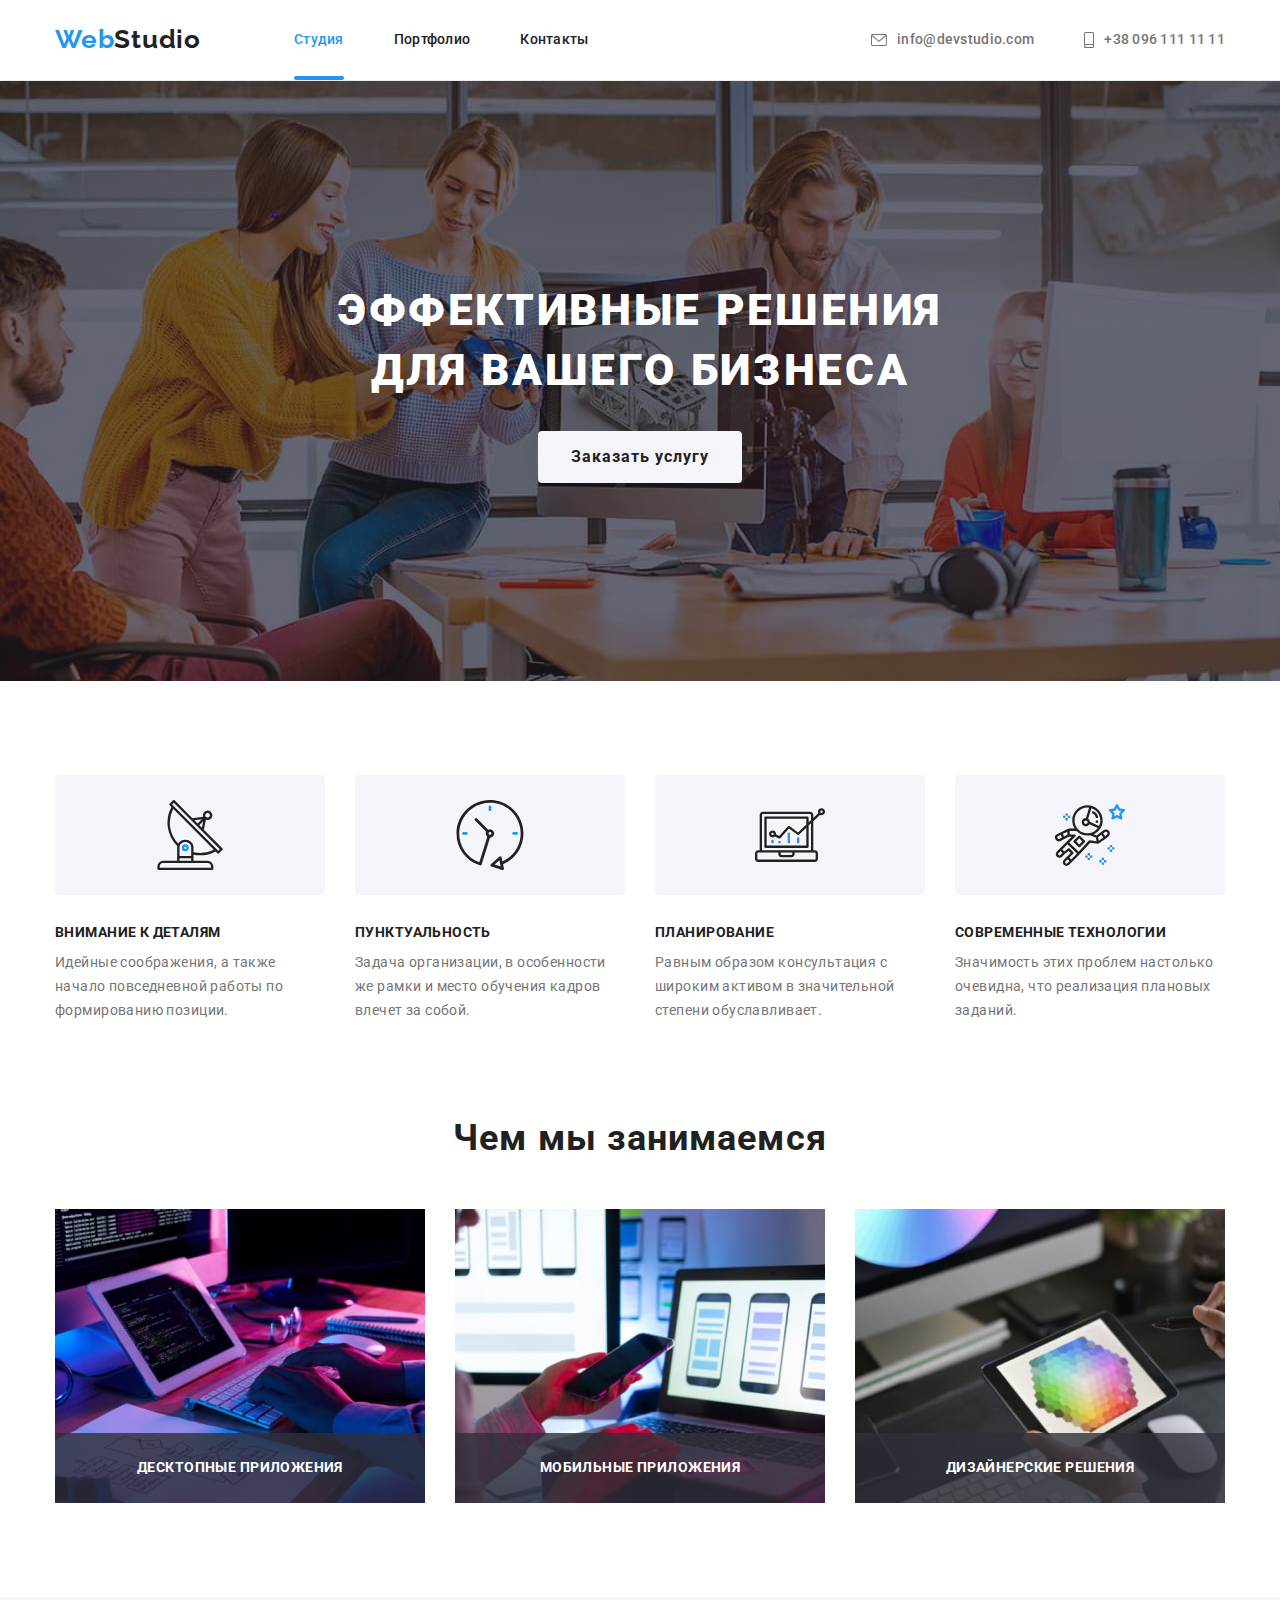
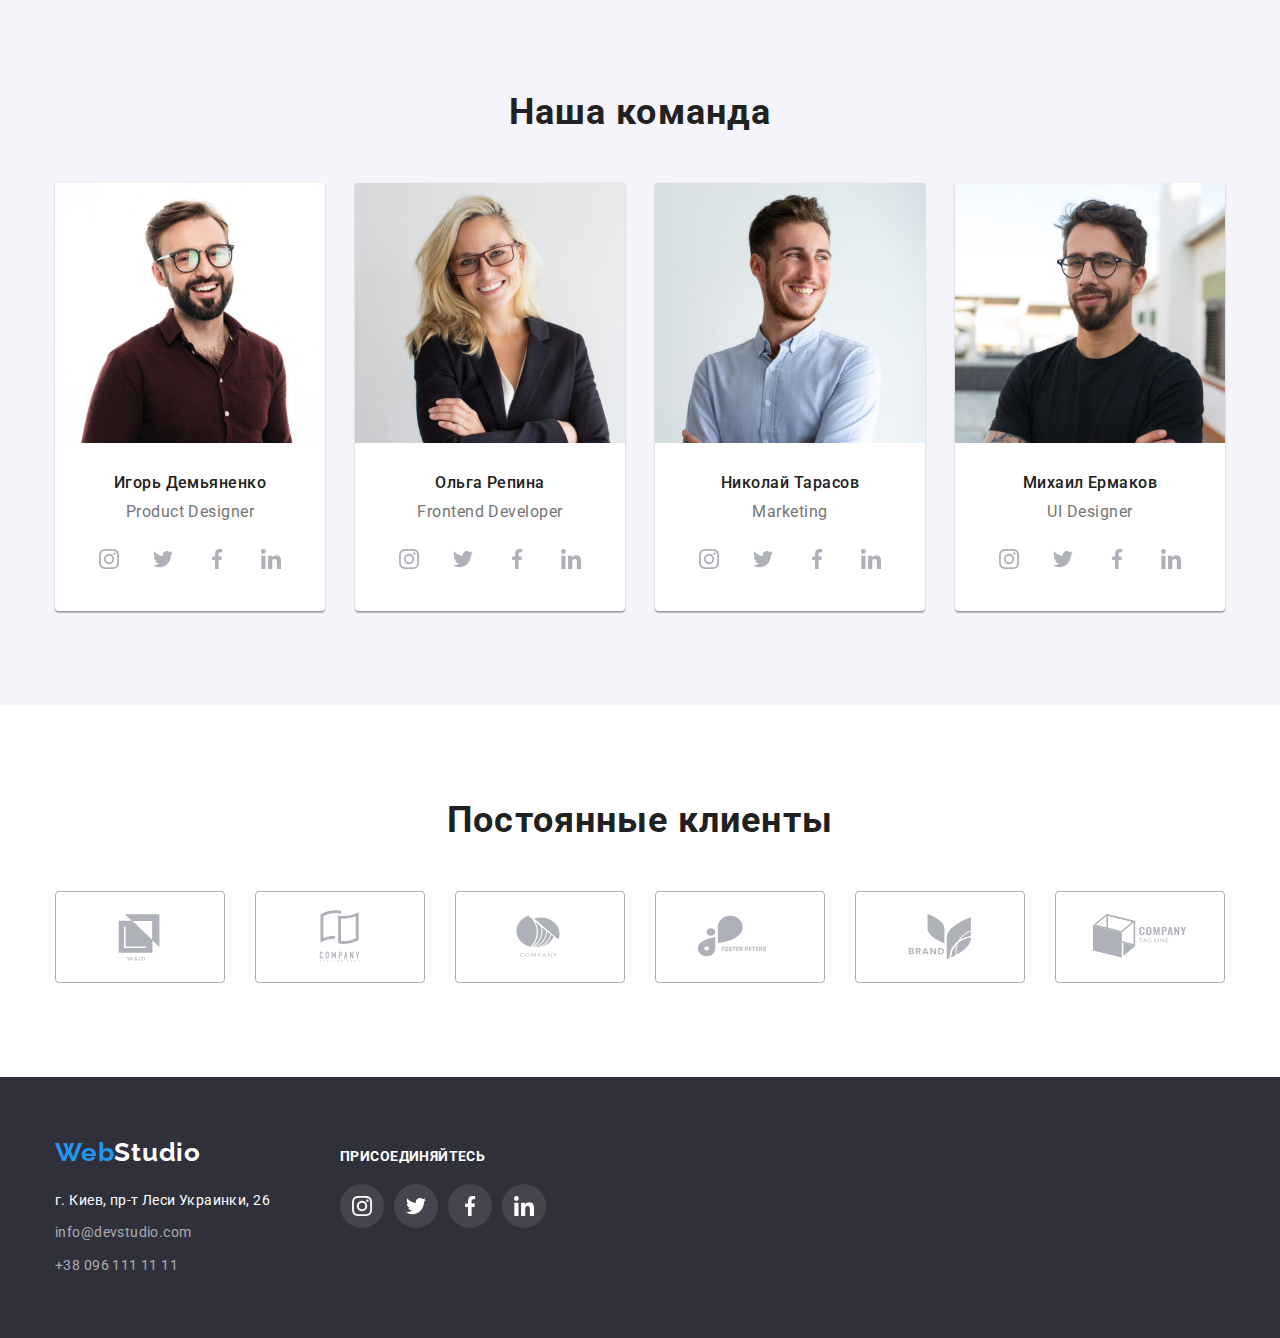
==== index.html @ 93ceb318 "Додав файли з дз5" ====
<!DOCTYPE html>
<html lang="ru">
<head>
  <meta charset="UTF-8">
  <meta http-equiv="X-UA-Compatible" content="IE=edge">
  <meta name="viewport" content="width=device-width, initial-scale=1.0">
  <title>Web Studio</title>
  <link rel="preconnect" href="https://fonts.googleapis.com">
  <link rel="preconnect" href="https://fonts.gstatic.com" crossorigin>
  <link href="https://fonts.googleapis.com/css2?family=Raleway:wght@700&family=Roboto:wght@400;500;700;900&display=swap" 
  rel="stylesheet">
  <link rel="stylesheet" href="https://cdnjs.cloudflare.com/ajax/libs/modern-normalize/1.1.0/modern-normalize.min.css">
  <link rel="stylesheet" href="./css/styles.css">
</head>
<body>
  <!-- Шапка профиля -->
  <header class="header"> 
   <div class="container main-nav">
    <nav class="header-nav">
      <a class="logo" href="/" lang="en"> <span class="logo-first">Web</span>Studio</a>
      <ul class="header-list list">
        <li class="header-item"><a href="./index.html" class="header-link curent">Студия</a></li>
        <li class="header-item"><a href="./portfolio.html" class="header-link">Портфолио</a></li>
        <li class="header-item"><a href="" class="header-link">Контакты</a></li>
      </ul>
    </nav>
    <ul class="header-contacts list">
      <li class="header-contacts-item">
        <a href="mailto:info@devstudio.com" class="contact-link icon-mail">
        <svg class="header-icon" width="16px" height="12px">
          <use href="./imges/icon.svg#icon-envelope"></use>
        </svg> info@devstudio.com</a></li>
      <li class="header-contacts-item">
        <a href="tel:+380961111111" class="contact-link icon-tel">
        <svg class="header-icon" width="10px" height="16px">
        <use href="./imges/icon.svg#icon-smartphone"></use>
      </svg> +38 096 111 11 11</a></li>
  </ul>
   </div>
   </header>
  <main>
    <!-- Герой -->
    <section class="hero">
      <div class="container">
        <h1 class="hero-title">Эффективные решения <br> для вашего бизнеса </h1>
        <button type="button" class="hero-btn" data-modal-open>Заказать услугу</button>
      </div>
      <div class="hero-backdrop is-hidden" data-modal>
        <div class="hero-modal">
           
              <button aria-label="Close" class="hero-btn-close"  data-modal-close>
               <svg class="icon-close"> 
                <use href="./imges/icon.svg#icon-close "></use>
               </svg></button>
           
        </div>
      </div>

    </section>
  <!-- Особенности -->
  <section class="hang section">
    <div class="container">
      <h2 class="hang-title" hidden>Особенности</h2>
      <ul class="hang-list list">
        <li class="hang-item">
          <div class="hang-thumb">
            <svg class="hang-icon">
              <use href="./imges/icon.svg#icon-antenna"></use>
            </svg>
          </div>
          <h3 class="hang-subtitle">Внимание к деталям</h3>
          <p class="hang-text">
            Идейные соображения, а также начало повседневной работы по формированию позиции.
          </p>
        </li>
        <li class="hang-item">
          <div class="hang-thumb">
            <svg class="hang-icon">
              <use href="./imges/icon.svg#icon-clock"></use>
            </svg>
          </div>
          <h3 class="hang-subtitle">Пунктуальность</h3>
          <p class="hang-text">
            Задача организации, в особенности же рамки и место обучения кадров влечет за собой.
          </p>
        </li>
        <li class="hang-item">
          <div class="hang-thumb">
            <svg class="hang-icon" >
              <use href="./imges/icon.svg#icon-diagram"></use>
            </svg>
          </div>
          <h3 class="hang-subtitle">Планирование</h3>
          <p class="hang-text">
            Равным образом консультация с широким активом в значительной степени обуславливает.
          </p>
        </li>
        <li class="hang-item">
          <div class="hang-thumb">
            <svg class="hang-icon" >
              <use href="./imges/icon.svg#icon-astronaut"></use>
            </svg>
          </div>
          <h3 class="hang-subtitle">Современные технологии</h3>
          <p class="hang-text">
            Значимость этих проблем настолько очевидна, что реализация плановых заданий.
          </p>
        </li>
      </ul>
    </div>
  </section>
  <!-- Чем мы занимаемся -->
  <section class="about section">
    <div class="container">
      <h2 class="about-title">Чем мы занимаемся</h2>
      <ul class="about-list list">
        <li class="about-item">
          <img src="./imges/img01.jpg" alt="Создание сайтов" width="370" height="294" >
          <div class="about-text-box">
            <p class="about-text">Десктопные приложения</p>
          </div>
        </li>
        <li class="about-item">
          <img src="./imges/img02.jpg" alt="Адаптация под мобильные устройства" width="370" height="294">
          <div class="about-text-box">
            <p class="about-text">Мобильные приложения</p>
          </div>
        </li>
        <li class="about-item">
          <img src="./imges/img03.jpg" alt="Выбор цветовой гаммы" width="370" height="294">
          <div class="about-text-box">
            <p class="about-text">Дизайнерские решения</p>
          </div>          
        </li>
      </ul>
    </div>
  </section>
  <!-- Наша команда -->
  <section class="team section">
    <div class="container">
      <h2 class="team-title">Наша команда</h2>
      <ul class="team-list list">
        <li class="team-item">
          <img src="./imges/img04.jpg" alt="фото Игорь Демьяненко" width="270" height="260">
          <div class="team-container-title">
            <h3 class="team-after-title">Игорь Демьяненко</h3>
            <p lang="en" class="team-text">Product Designer</p>
            <ul class="team-social-list list">
              <li class="team-social-item">
                <a href="" class="team-social-link">
                  <svg class="team-social-icon" >
                    <use href="./imges/icon.svg#icon-instagram"></use>
                  </svg>
                </a>
              </li>
              <li class="team-social-item">
                <a href="" class="team-social-link">
                  <svg class="team-social-icon">
                    <use href="./imges/icon.svg#icon-twitter"></use>
                  </svg>
                </a>
              </li>
              <li class="team-social-item">
                <a href="" class="team-social-link">
                  <svg class="team-social-icon">
                    <use href="./imges/icon.svg#icon-facebook"></use>
                  </svg>
                </a>
              </li>
              <li class="team-social-item">
                <a href="" class="team-social-link">
                  <svg class="team-social-icon">
                    <use href="./imges/icon.svg#icon-linkedin"></use>
                  </svg>
                </a>
              </li>
            </ul>
          </div>
        </li>
        <li class="team-item">
          <img src="./imges/img05.jpg" alt="фото Ольга Репина" width="270" height="260">
          <div class="team-container-title">
            <h3 class="team-after-title">Ольга Репина</h3>
            <p lang="en" class="team-text">Frontend Developer</p>
            <ul class="team-social-list list">
              <li class="team-social-item">
                <a href="" class="team-social-link">
                  <svg class="team-social-icon" >
                    <use href="./imges/icon.svg#icon-instagram"></use>
                  </svg>
                </a>
              </li>
              <li class="team-social-item">
                <a href="" class="team-social-link">
                  <svg class="team-social-icon">
                    <use href="./imges/icon.svg#icon-twitter"></use>
                  </svg>
                </a>
              </li>
              <li class="team-social-item">
                <a href="" class="team-social-link">
                  <svg class="team-social-icon">
                    <use href="./imges/icon.svg#icon-facebook"></use>
                  </svg>
                </a>
              </li>
              <li class="team-social-item">
                <a href="" class="team-social-link">
                  <svg class="team-social-icon">
                    <use href="./imges/icon.svg#icon-linkedin"></use>
                  </svg>
                </a>
              </li>
            </ul>
          </div>
        </li>
        <li class="team-item">
          <img src="./imges/img06.jpg" alt="фото Николай Тарасов" width="270" height="260">
          <div class="team-container-title">
            <h3 class="team-after-title">Николай Тарасов</h3>
            <p lang="en" class="team-text">Marketing</p>
            <ul class="team-social-list list">
              <li class="team-social-item">
                <a href="" class="team-social-link">
                  <svg class="team-social-icon" >
                    <use href="./imges/icon.svg#icon-instagram"></use>
                  </svg>
                </a>
              </li>
              <li class="team-social-item">
                <a href="" class="team-social-link">
                  <svg class="team-social-icon">
                    <use href="./imges/icon.svg#icon-twitter"></use>
                  </svg>
                </a>
              </li>
              <li class="team-social-item">
                <a href="" class="team-social-link">
                  <svg class="team-social-icon">
                    <use href="./imges/icon.svg#icon-facebook"></use>
                  </svg>
                </a>
              </li>
              <li class="team-social-item">
                <a href="" class="team-social-link">
                  <svg class="team-social-icon">
                    <use href="./imges/icon.svg#icon-linkedin"></use>
                  </svg>
                </a>
              </li>
            </ul> 
          </div>         
        </li>
         <li class="team-item">
          <img src="./imges/img07.jpg" alt="фото Михаил Ермаков" width="270" height="260">
          <div class="team-container-title">
            <h3 class="team-after-title">Михаил Ермаков</h3>
            <p lang="en" class="team-text">UI Designer</p>
            <ul class="team-social-list list">
              <li class="team-social-item">
                <a href="" class="team-social-link">
                  <svg class="team-social-icon" >
                    <use href="./imges/icon.svg#icon-instagram"></use>
                  </svg>
                </a>
              </li>
              <li class="team-social-item">
                <a href="" class="team-social-link">
                  <svg class="team-social-icon">
                    <use href="./imges/icon.svg#icon-twitter"></use>
                  </svg>
                </a>
              </li>
              <li class="team-social-item">
                <a href="" class="team-social-link">
                  <svg class="team-social-icon">
                    <use href="./imges/icon.svg#icon-facebook"></use>
                  </svg>
                </a>
              </li>
              <li class="team-social-item">
                <a href="" class="team-social-link">
                  <svg class="team-social-icon">
                    <use href="./imges/icon.svg#icon-linkedin"></use>
                  </svg>
                </a>
              </li>
            </ul> 
          </div>      
        </li>
      </ul>
    </div>
  </section>
  <section class="cliens section" >
  <div class="container">
    <h2 class="cliens-title">Постоянные клиенты</h2>
    <ul class="cliens-list list">
      <li class="cliens-item">
        <a href="" class="cliens-link">
          <svg class="cliens-icon">
            <use href="./imges/icon.svg#icon-Logo"></use>
          </svg>
        </a>
      </li>
      <li class="cliens-item">
        <a href="" class="cliens-link">
          <svg class="cliens-icon">
            <use href="./imges/icon.svg#icon-Logo-1"></use>
          </svg>
        </a>
      </li>
      <li class="cliens-item">
        <a href="" class="cliens-link">
          <svg class="cliens-icon">
            <use href="./imges/icon.svg#icon-Logo-2"></use>
          </svg>
        </a>
      </li>
      <li class="cliens-item">
        <a href="" class="cliens-link">
          <svg class="cliens-icon">
            <use href="./imges/icon.svg#icon-Logo-3"></use>
          </svg>
        </a>
      </li>
      <li class="cliens-item">
        <a href="" class="cliens-link">
          <svg class="cliens-icon">
            <use href="./imges/icon.svg#icon-Logo-4"></use>
          </svg>
        </a>
      </li>
      <li class="cliens-item">
        <a href="" class="cliens-link">
          <svg class="cliens-icon">
            <use href="./imges/icon.svg#icon-Logo-5"></use>
          </svg>
        </a>
      </li>
    </ul>
  </div>
  </section>
  </main>
  <!-- Подвал -->
  <footer class="footer">
    <div class="container">
      <div >
        <a class="logo-footer" href="/" lang="en"><span class="logo-first">Web</span>Studio</a>
      <address class="footer-adress">
          <ul class="footer-list list">
              <li class="footer-item"><a href="https://goo.gl/maps/b5EeNN71cbGi42LY8" target="_blank" rel ="noopener noreferrer" class="footer-link-map">г. Киев, пр-т Леси Украинки, 26</a></li>
              <li class="footer-item"><a href="mailto:info@devstudio.com" class="footer-link">info@devstudio.com</a></li>
              <li class="footer-item"><a href="tel:+380961111111" class="footer-link">+38 096 111 11 11</a></li>
          </ul>
      </address>
      </div>
      <div class="wrapper">
            <h3 class="footer-title">присоединяйтесь</h3>
      <ul class="footer-social-list list">
        <li class="footer-social-item">
          <a href="" class="footer-social-link" aria-label="Instagram link">
            <svg class="footer-social-icon" >
              <use href="./imges/icon.svg#icon-instagram"></use>
            </svg>
          </a>
        </li>
        <li class="footer-social-item">
           <a href="" class="footer-social-link" aria-label="Twitter link">
            <svg class="footer-social-icon">
              <use href="./imges/icon.svg#icon-twitter"></use>
            </svg>
          </a>
        </li>
        <li class="footer-social-item">
          <a href="" class="footer-social-link" aria-label="Facebook link">
            <svg class="footer-social-icon">
              <use href="./imges/icon.svg#icon-facebook"></use>
            </svg>
          </a>
        </li>
        <li class="footer-social-item">
          <a href="" class="footer-social-link" aria-label="Linkedin link">
            <svg class="footer-social-icon">
              <use href="./imges/icon.svg#icon-linkedin"></use>
            </svg>
          </a>
        </li>
      </ul>
      </div>
    </div>
  </footer>
  <script src="./js/model.js"></script>
</body>
</html>
---- css/styles.css ----
/* Color */
:root {
    --primare-text-color: #757575;
    --title-text-color: #212121;
    --accent-color: #2196F3;
    --primary-white-color: #FFFFFF;
    --background-first: #FFFFFF;
    --background-second: #2F303A;
    --background-third: #F5F4FA;
    --color-icon: #AFB1B8;
    --kubik-rubik: cubic-bezier(0.4, 0, 0.2, 1);
    }
    
body{
    font-family: Roboto, sans-serif;
    background-color: var(--background-first);
    color: var(--primare-text-color);
}
/* без точек */
.list {
    padding: 0;
    margin: 0;
    list-style: none;

}
/* без подчеркиваний */
a {
    text-decoration: none;
}


img {
    display: block;
    max-width: 100%; 
    height: auto;
}
/* Единый клас section */
.section {
    padding-bottom: 94px;
    padding-top: 94px;
}

.section.hang {
    padding-bottom: 0;
}

/* Интерактивные елементы лого */
.logo,
.logo-footer {
    display: block;

    color: var(--title-text-color);
    font-family: 'Raleway';
    font-weight: 700;
    font-size: 26px;
    line-height: 1.2;
    letter-spacing: 0.03em;
}
.logo {
    padding-top: 24px;
    padding-bottom: 25px; 
}

.logo-footer {
    color: var(--primary-white-color);
    margin-bottom: 20px;
}

.logo-first {
    color: var(--accent-color);
}

/* Интерактивные елементы ссылки */

.header-link:hover,
.header-link:focus,
.contact-link:hover,
.contact-link:focus {
    color: var(--accent-color);
}

.header-link {
    color: var(--title-text-color);
    transition: color 250ms var(--kubik-rubik);
}

.contact-link {
    color: var(--primare-text-color);
    transition: color 250ms var(--kubik-rubik);
}

.header-link,
.contact-link {
    font-weight: 500;
    font-size: 14px;
    line-height: 1.14;
    letter-spacing: 0.02em;
}

.header-list .header-link.curent {
    color: var(--accent-color);  
}


/* Интерактивные елементы кнопки*/
.hero-btn,
.portfolio-btn {
    color: var(--title-text-color);
    background-color: #F5F4FA;
    cursor: pointer;
    border-radius: 4px;
    display: inline-block;
    text-align: center;
    border: 1px solid transparent;
    transition: color 250ms var(--kubik-rubik),
    background-color 250ms var(--kubik-rubik),
    box-shadow 250ms var(--kubik-rubik);
}
 
.hero-btn:hover,
.hero-btn:focus,
.portfolio-btn:hover,
.portfolio-btn:focus {
    color: var(--primary-white-color);
    background-color: #2196F3;
    box-shadow: 
    0px 3px 1px rgba(0, 0, 0, 0.1), 
    0px 1px 2px rgba(0, 0, 0, 0.08), 
    0px 2px 2px rgba(0, 0, 0, 0.12);
}

.hero-btn {
    font-weight: 700;
    font-size: 16px;
    line-height: 1.88;
    letter-spacing: 0.06em;
    font-family: inherit;
    padding: 10px 32px;
    position: relative;

    display: flex;
    margin-right: auto;
    margin-left: auto;
    
}

.portfolio-btn {
    font-weight: 500;
    font-size: 16px;
    line-height: 1.62;
    letter-spacing: 0.03em;
    font-family: inherit; 
    padding: 6px 22px;
    min-width: 73px;
}

/* Container */
.container {
    margin-left: auto;
    margin-right: auto;
    width: 1200px;
    padding-left: 15px;
    padding-right: 15px;
}

/*Шапка профиля */

.header {
    border-bottom: 1px solid #ECECEC;
}

.main-nav {
    display: flex;
    align-items: center;
}

.header-nav {
    display: flex;
    align-items: center;
}

.header-list {
    display: flex;
    margin-left: 93px;
}

.header-item:not(:last-child) {
    margin-right: 50px;
}

.header-item {
    position: relative;
}

.curent::after {
    content: "";
    position:absolute;
    left: 0;
    bottom: 0;

    display: block;
    width: 100%;
    height: 4px;
    background-color: var(--accent-color);
    border-radius: 2px;
}

.header-link {
    display: block;
    padding-top: 32px;
    padding-bottom: 32px; 

}

.header-contacts {
    display: flex;
    margin-left: auto;

}

.header-icon {
    fill: currentColor;
    margin-right: 10px;
}

.header-icon:hover,
.header-icon:focus {
    fill: currentColor;
}

.contact-link {
    display: block;
    padding-top: 32px;
    padding-bottom: 32px; 
    display: flex;
    align-items: center;
    justify-content: center;
    fill: currentColor;
}

.header-contacts-item +.header-contacts-item {
margin-left: 50px;
}

/* Герой */


.hero-title {
    margin-top: 0;
    margin-bottom: 30px;
    color: var(--primary-white-color);
    font-weight: 900;
    font-size: 44px;
    line-height: 1.36;
    text-align: center;
    letter-spacing: 0.06em;
    text-transform: uppercase;
    
}

.hero {
    padding-top: 200px;
    padding-bottom: 200px;

    background-color: #2F303A;
    margin-top: 0;
    background-image: linear-gradient(
        to right,    
        rgba(47, 48, 58, 0.4),
        rgba(47, 48, 58, 0.4)
        ),
    url(../imges/Img-hero.jpg);
    max-width: 1600px;
    height: 600px;
    margin-left: auto;
    margin-right: auto;
    background-repeat: no-repeat;
    background-position: center;
    background-size: cover;

}

.hero-backdrop {
    position: fixed;
    top:0;
    left:0;
    width: 100%;
    height: 100%;
    background-color: rgba(0, 0, 0, 0.2);
    transition: opacity 250ms var(--kubik-rubik),
    visibility 250ms var(--kubik-rubik);

}

.hero-backdrop.is-hidden {
    visibility: hidden;
    opacity: 0;
    pointer-events: none;
    
}

.hero-modal {
    position:absolute;
    top: 50%;
    left:50%;
    transform: translate(-50%, -50%);

    width: 528px;
    height: 581px;

    background-color: var(--background-first);
    box-shadow: 0px 1px 3px rgba(0, 0, 0, 0.12), 
    0px 1px 1px rgba(0, 0, 0, 0.14), 
    0px 2px 1px rgba(0, 0, 0, 0.2);
    border-radius: 4px;
}


 .hero-btn-close {
    position: absolute;
	top: 8px;
    right: 8px;

	width: 30px;
	height: 30px;
    padding: 0;
    margin: 0;

    background-color: var(--background-first);
    cursor: pointer;
    display: flex;
    align-items: center;
    justify-content: center;

    border-radius: 50%;
   
    border: 1px solid rgba(0, 0, 0, 0.1);

} 

.icon-close {
    width: 18px; 
    height: 18px;

}

/* Особенности */


.hang-list {
    display: flex;
}

.hang-item {
    width: calc((100%-90)/4);
    margin-right: 30px;
}

.hang-item:last-child {
    margin-right: 0;
}

.hang-thumb {
    padding: 0;
    border: none;
    background-color: var(--background-third);
    height: 120px;
    width: 270px;
    border-radius: 4px;
    margin-bottom: 30px;

    display: flex;
    align-items: center;
    justify-content: center;
    fill: var(--title-text-color);

}
.hang-icon {
    width: 70px;
    height: 70px;

}


.hang-subtitle {
    margin-top: 0;
    margin-bottom: 10px;
    color: var(--title-text-color);
    font-weight: 700;
    font-size: 14px;
    line-height: 1.14;
    letter-spacing: 0.03em;
    text-transform: uppercase;
}

.hang-text {
    margin-top: 0;
    margin-bottom: 0;
    font-size: 14px;
    line-height: 1.71;
    letter-spacing: 0.03em;
}

/* Чем мы занимаемся - Наша команда*/


.about-list {
    display: flex;
    justify-content: space-between;
}

.about-item {
    position: relative;
    width: calc((100%-60)/3);
    margin-right: 30px;
}

.about-item:last-child {
    margin-right: 0;
}

.about-title,
.team-title,
.cliens-title {
    margin-top: 0;
    margin-bottom: 50px;

    color: var(--title-text-color);
    font-weight: 700;
    font-size: 36px;
    line-height: 1.17;
    text-align: center;
    letter-spacing: 0.03em;
}

.about-text-box {
    position: absolute;
	bottom: 0;
    left: 0;

	width: 100%;
	height: 70px;
    padding: 0;
    margin: 0;

    background: rgba(47, 48, 58, 0.8);

    display: flex;
    align-items: center;
    justify-content: center;
}

.about-text {
    margin: 0;
    
    font-weight: 700;
    font-size: 14px;
    line-height: 1.14;
    text-align: center;
    letter-spacing: 0.03em;
    text-transform: uppercase;
    
    color: var(--primary-white-color)
}

.team {
    background-color: var(--background-third);
}

.team-list {
    display: flex;
  
}

.team-item {
    width: calc((100%-90)/4);
    margin-right: 30px;
    box-shadow: 
     0px 1px 3px rgba(0, 0, 0, 0.12),
     0px 1px 1px rgba(0, 0, 0, 0.14), 
     0px 2px 1px rgba(0, 0, 0, 0.2);
     border-radius: 0px 0px 4px 4px;
     background-color: var(--background-first);

}

.team-item:last-child {
    margin-right: 0;
}

.team-container-title {
    padding-top: 30px;
    padding-bottom: 30px;
}

.team-after-title,
.team-text {
    margin-top: 0;
    margin-bottom: 0;
}


.team-after-title {
    margin-bottom: 10px;

    color: var(--title-text-color);
    font-weight: 500;
    font-size: 16px;
    line-height: 1.19;
    text-align: center;
    letter-spacing: 0.03em;
}

.team-text {
    font-size: 16px;
    line-height: 1.19;
    text-align: center;
    letter-spacing: 0.03em;
    margin-bottom: 16px;
}

.team-social-list {
    display: flex;
    padding: 0;
    border: none;
    list-style: none;
    flex-wrap: wrap;
    justify-content: center;
}


.team-social-item {
    margin-right: 10px;
   
}
.team-social-item:last-child {
    margin-right: 0;
}

.team-social-link {
    width: 44px;
    height: 44px;
    display: flex;
    align-items: center;
    justify-content: center;
    border-radius: 50%;
    color: var(--color-icon);
    background-color: var(--background-first);
    transition: color 250ms var(--kubik-rubik),
    background-color 250ms var(--kubik-rubik);
}
.team-social-link:hover,
.team-social-link:focus {
    background-color: var(--accent-color);
    color: var(--primary-white-color);
}

.team-social-icon {
    width: 20px;
    height: 20px;

    fill: currentColor;
}

.team-social-icon:hover,
.team-social-icon:focus {
    fill: currentColor;
}


/* Наши клиенты */

.cliens-list {
    display: flex;
    padding: 0;
    border: none;
    list-style: none;
    justify-content: center;
}

.cliens-item {
    width: calc((100%-150)/6);
    margin-right: 30px;

    

}

.cliens-item:last-child {
    margin-right: 0;
}

.cliens-link {
    width: 170px;
    height: 92px;
    display: flex;
    align-items: center;
    justify-content: center;
    color: var(--color-icon);
    border: 1px solid #AFB1B8;
    box-sizing: border-box;
    border-radius: 4px;
    transition: color 250ms var(--kubik-rubik),
    border 250ms var(--kubik-rubik);
    
}

.cliens-link:hover,
.cliens-link:focus {
    color: var(--accent-color);
    border:  1px solid var(--accent-color);
}

.cliens-icon {
    width: 106px;
    height: 60px;

    fill: currentColor;
}



/* Footer */
.footer {
    background-color: var(--background-second);
    padding-top: 60px;
    padding-bottom: 60px;
}
.footer-adress {
    font-style: normal;
}

/* интерактивные элементы футер */
.footer-link-map {
    color: var(--primary-white-color);
    transition: color 250ms var(--kubik-rubik);
}
.footer-link {
    color: rgba(255, 255, 255, 0.6);
    transition: color 250ms var(--kubik-rubik);
}

.footer-link-map:hover,
.footer-link-map:focus,
.footer-link:hover,
.footer-link:focus {
    color: var(--accent-color);
}
.footer-link-map,
.footer-link {
font-size: 14px;
line-height: 1.71;
letter-spacing: 0.03em;
}

.footer-item:not(:last-child) {
    margin-bottom: 9px;
}

.footer .container {
    display: flex;
    align-items: baseline;
}
.wrapper {
    margin-left: 70px;
}

.footer-title {
    padding: 0;
    margin: 0;
    color: var(--primary-white-color);
    font-family: 'Roboto';
    font-weight: 700;
    font-size: 14px;
    line-height: 16px;
    letter-spacing: 0.03em;
    text-transform: uppercase;
    
}

.footer-social-list {
    display: flex;
    padding: 0;
    border: none;
    margin-top: 20px;
    list-style: none;
    flex-wrap: wrap;
    justify-content: center;
}


.footer-social-item {
    margin-right: 10px;
   
}
.footer-social-item:last-child {
    margin-right: 0;
}

.footer-social-link {
    width: 44px;
    height: 44px;
    display: flex;
    align-items: center;
    justify-content: center;
    border-radius: 50%;
    color: var(--primary-white-color);
    background-color: rgba(255, 255, 255, 0.1);
    transition: color 250ms var(--kubik-rubik),
    background-color 250ms var(--kubik-rubik);
}
.footer-social-link:hover,
.footer-social-link:focus {
    background-color: var(--accent-color);
    color: var(--primary-white-color);
}

.footer-social-icon {
    width: 20px;
    height: 20px;

    fill: currentColor;
}

.footer-social-icon:hover,
.footer-social-icon:focus {
    fill: currentColor;
}

/* Портфолио */

/* Кнопки проектов */


.portfolio-list {
    display: flex;
    justify-content: center;
    margin-bottom: 50px;
}

.portfolio-item {
    margin-right: 8px;
}


.portfolio-item:last-child {
    margin-right: 0;
}

/* Наши проекты */


.projects-list {
    display: flex;
    flex-wrap: wrap;
}

.projects-item {
    width: calc((100% - 60px) / 3);
    margin-right: 30px;
    margin-bottom: 30px;
}

.projects-link {
    display: block;
    transition: box-shadow 250ms var(--kubik-rubik);
}

.projects-link:hover,
.projects-link:focus {
    box-shadow: 
    0px 1px 1px rgba(0, 0, 0, 0.12),
    0px 4px 4px rgba(0, 0, 0, 0.06), 
    1px 4px 6px rgba(0, 0, 0, 0.16);

}

.projects-item:nth-child(3n) {
    margin-right: 0;
}

.projects-item:nth-last-child(-n+3) {
    margin-bottom: 0;
}


.projects-content {
    padding: 20px 24px;

    border-bottom: 1px solid #EEEEEE;
    border-right: 1px solid #EEEEEE;
    border-left: 1px solid #EEEEEE;
}

.projects-title {
    margin-bottom: 4px;
    margin-top: 0;

    color: var(--title-text-color);
    font-weight: 700;
    font-size: 18px;
    line-height: 2;
    letter-spacing: 0.06em;
}

.projects-text {
    margin-top: 0;
    margin-bottom: 0;

    color: var(--primare-text-color);
    font-size: 16px;
    line-height: 1.88;
    letter-spacing: 0.03em;
}


.projects-link:hover .projects-overlay,
.projects-link:focus .projects-overlay {
    opacity: 1;
    transform: translateY(0);
}

.projects-thumb {
    position: relative;
    overflow: hidden;

}

.projects-overlay {
    position: absolute;
    top: 0;
    left: 0;
    width: 100%;
    height: 100%;
    background: rgba(33, 150, 243, 0.9);
    opacity: 0;
    transition: opacity 250ms var(--kubik-rubik),
    transform 250ms var(--kubik-rubik);

    transform: translateY(100%);

}


.projects-overlay-text {
    display: flex;

    padding: 63px 24px 63px 24px;
    margin: 0;
    
    font-size: 18px;
    line-height: 1.56;
    letter-spacing: 0.03em;
    
    color: var(--primary-white-color);
    background: rgba(33, 150, 243, 0.9);
}
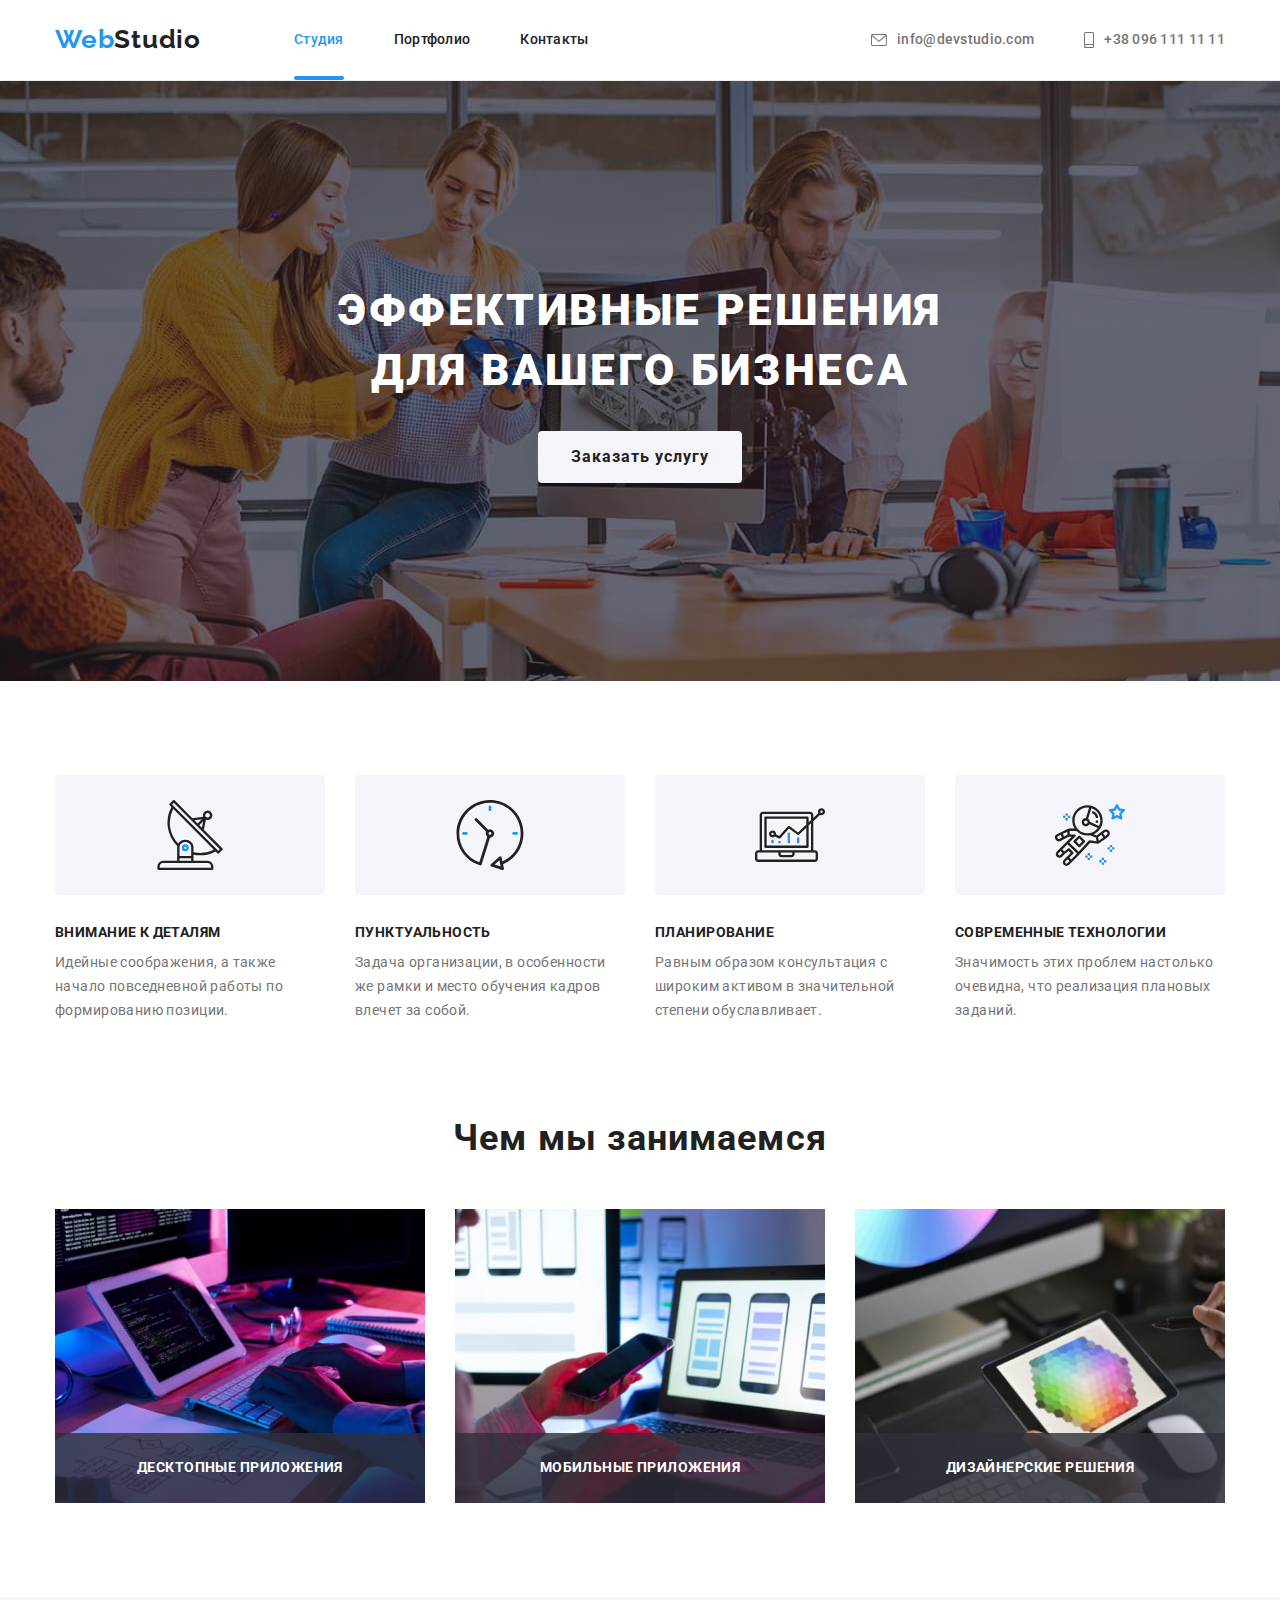
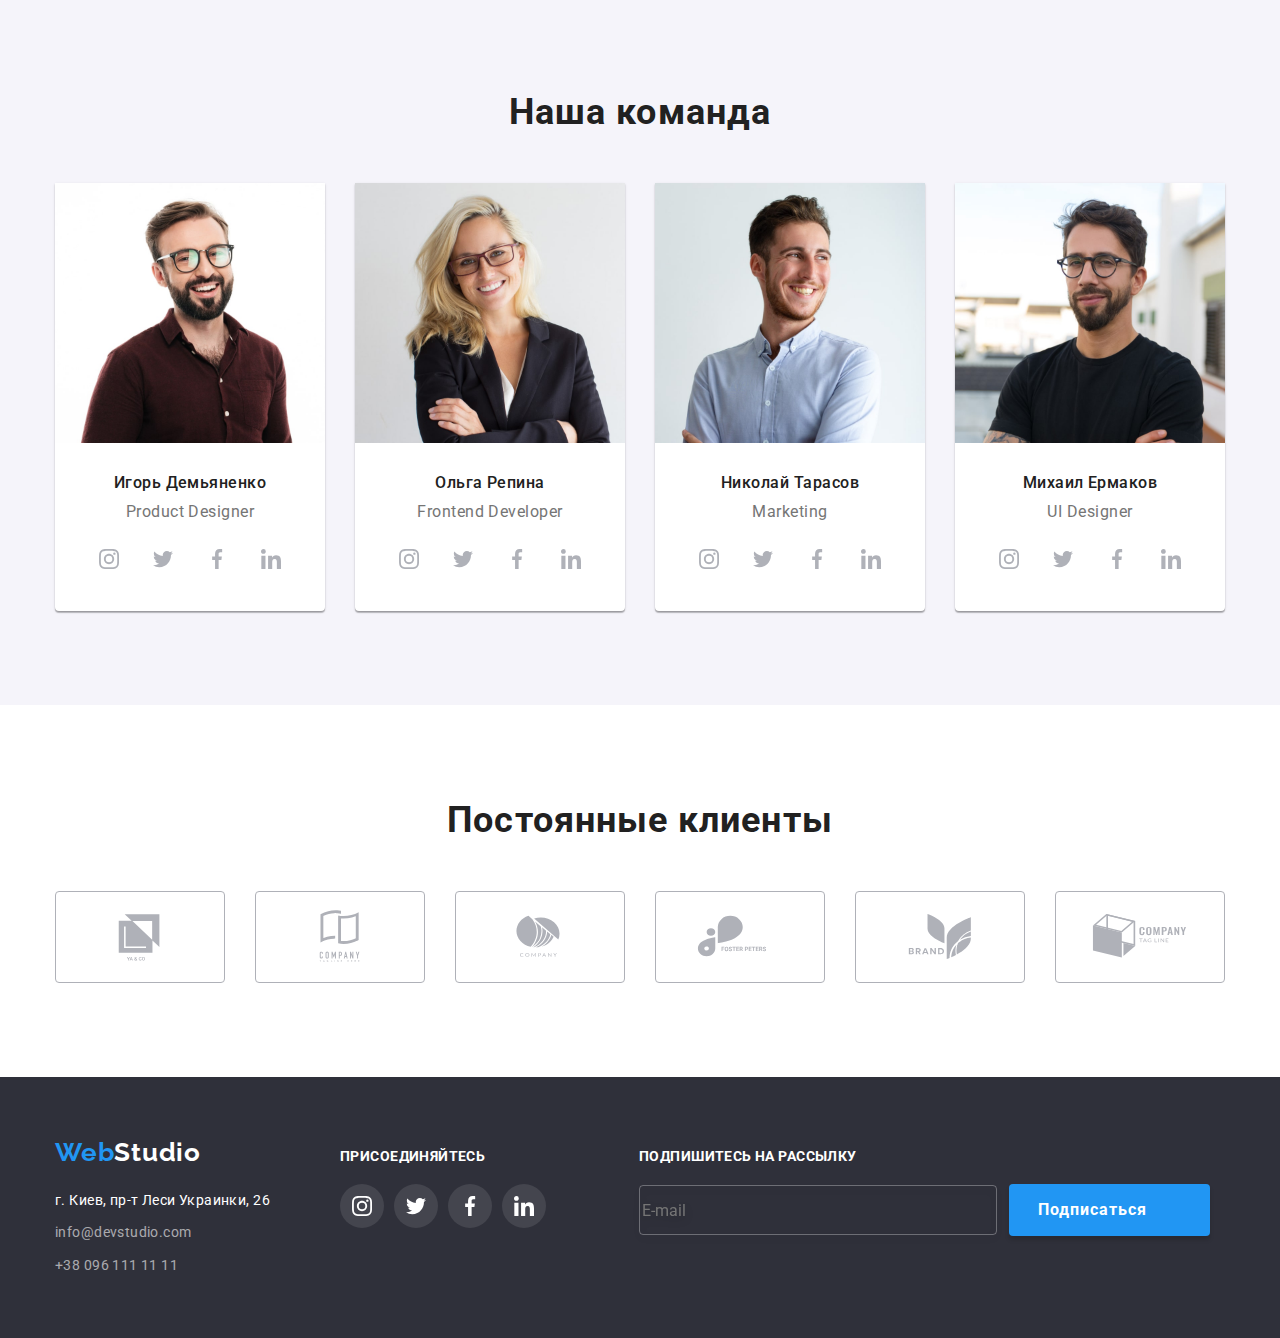
==== commit 808dd657: "Додав підписку і стилізував" ====
--- a/index.html
+++ b/index.html
@@ -387,6 +387,23 @@
         </li>
       </ul>
       </div>
+      <div class="subscribe">
+        <form class="form" autocomplete="off">
+          <h3 class="footer-title">Подпишитесь на рассылку</h3>
+          <div class="div">
+            <label class="subscribe-form-field">
+              <input class="subscribe-form-input" placeholder="E-mail" type="email" name="mail">
+              <span class="subscribe-form-label" hidden>Почта</span>
+          </label>
+          
+          <button class="footer-btn" type="submit">Подписаться
+            <svg class="subscribe-social-icon">
+              <use href="./imges/icon.svg#icon-1icon-send"></use>
+            </svg>
+          </button>
+          </div>
+        </form>
+      </div>
     </div>
   </footer>
   <script src="./js/model.js"></script>
--- a/css/styles.css
+++ b/css/styles.css
@@ -120,7 +120,7 @@
 .hero-btn:hover,
 .hero-btn:focus,
 .portfolio-btn:hover,
-.portfolio-btn:focus {
+.portfolio-btn:focus{
     color: var(--primary-white-color);
     background-color: #2196F3;
     box-shadow: 
@@ -727,6 +727,77 @@
     fill: currentColor;
 }
 
+.subscribe {
+    margin-left: 93px;
+}
+
+.form{
+
+}
+
+.div {
+    display: flex;
+    align-items: center;
+    justify-content: center;
+    margin-top: 20px;
+}
+
+.subscribe-form-input {
+    width: 358px;
+    height: 50px;
+    
+    border: 1px solid rgba(255, 255, 255, 0.3);
+    box-sizing: border-box;
+    filter: drop-shadow(0px 4px 4px rgba(0, 0, 0, 0.15));
+    border-radius: 4px;
+    background: transparent;
+}
+
+.footer-btn {
+    color: var(--primary-white-color);
+    background-color: var(--accent-color);
+    cursor: pointer;
+    box-shadow: 0px 4px 4px rgba(0, 0, 0, 0.15);
+    border-radius: 4px;
+    
+    display: inline-block;
+    text-align: center;
+    border: 1px solid transparent;
+    transition: background-color 250ms var(--kubik-rubik),
+    box-shadow 250ms var(--kubik-rubik);
+   
+    font-weight: 700;
+    font-size: 16px;
+    line-height: 1.88;
+    letter-spacing: 0.06em;
+    font-family: inherit;
+    padding: 10px 28px;
+    position: relative;
+
+    display: flex;
+    align-items: center;
+    justify-content: center;
+    margin-left: 12px;
+
+}
+ 
+.footer-btn:hover,
+.footer-btn:focus {
+    background-color: #2166f3;
+    box-shadow: 
+    0px 3px 1px rgba(0, 0, 0, 0.1), 
+    0px 1px 2px rgba(0, 0, 0, 0.08), 
+    0px 2px 2px rgba(0, 0, 0, 0.12);
+}
+
+.subscribe-social-icon {
+    width: 24px;
+    height: 24px;
+    margin-left: 10px;
+    
+    fill: currentColor;
+}
+
 /* Портфолио */
 
 /* Кнопки проектов */
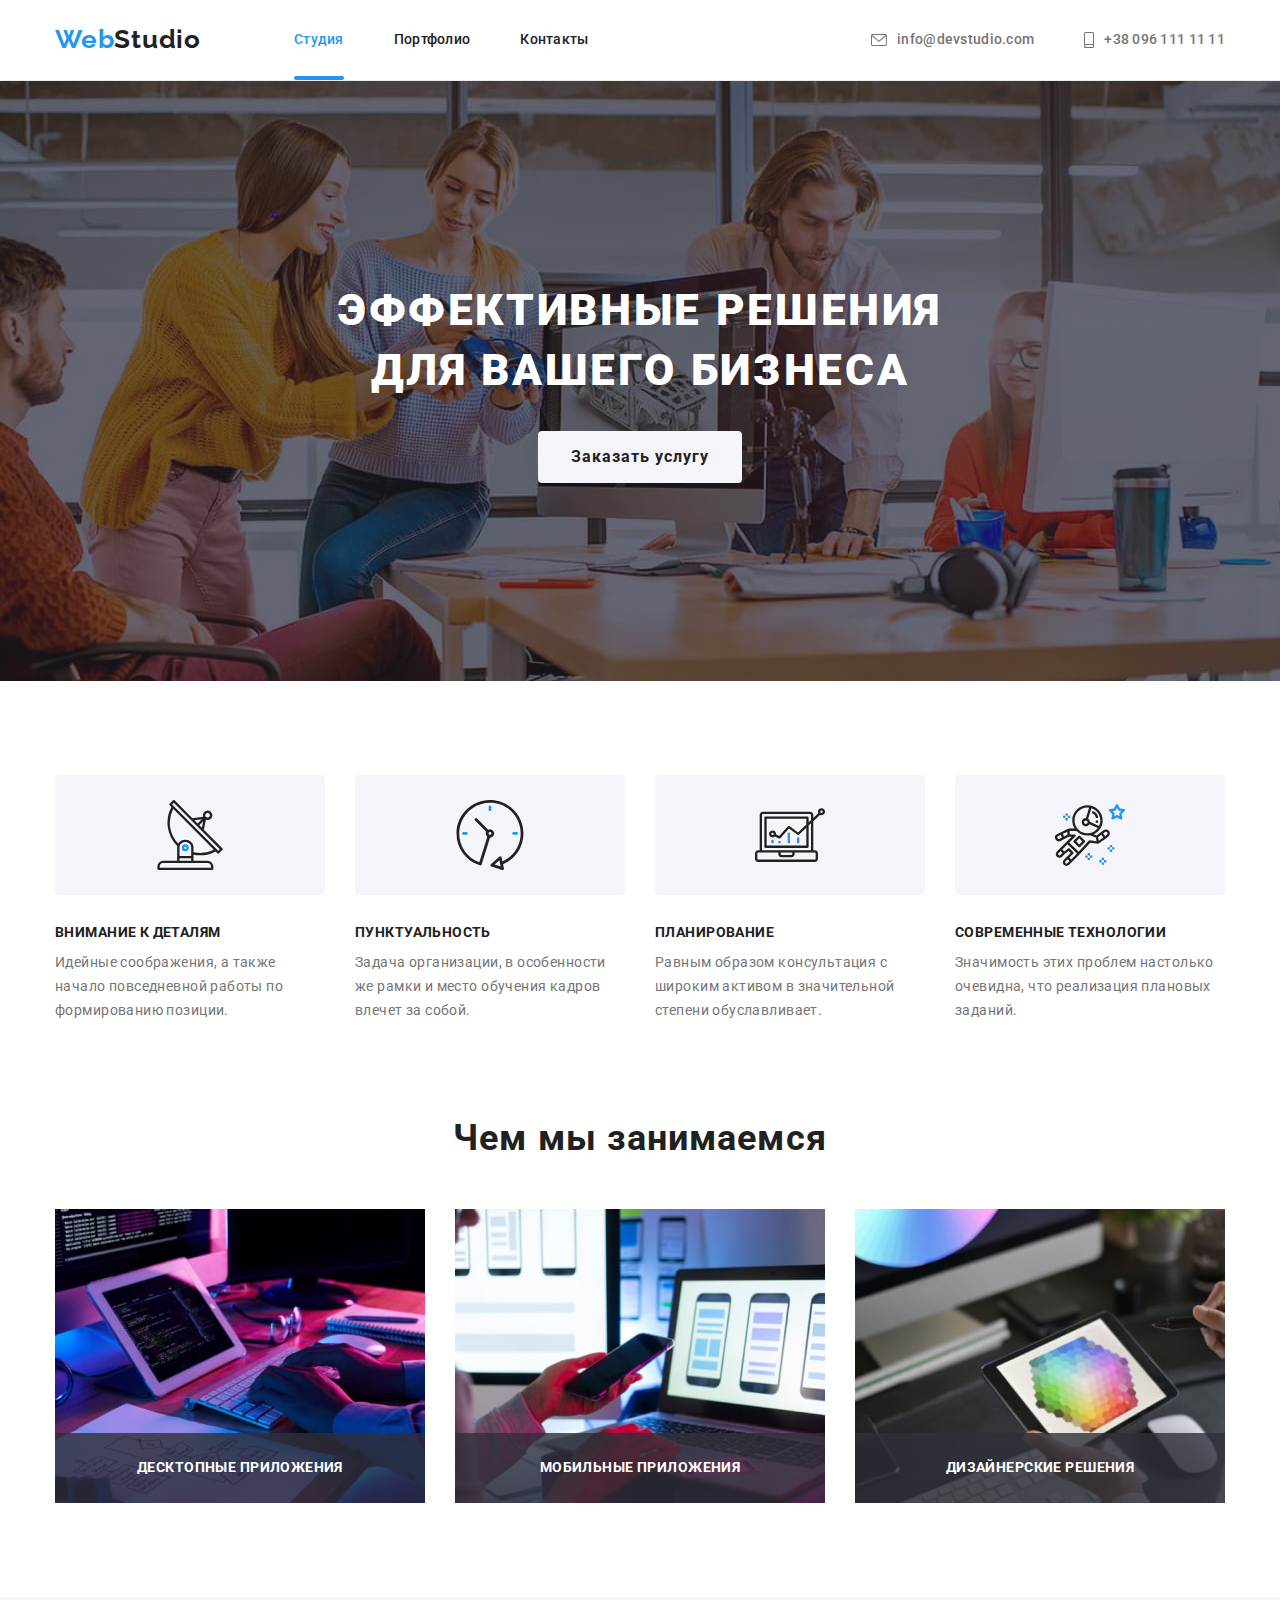
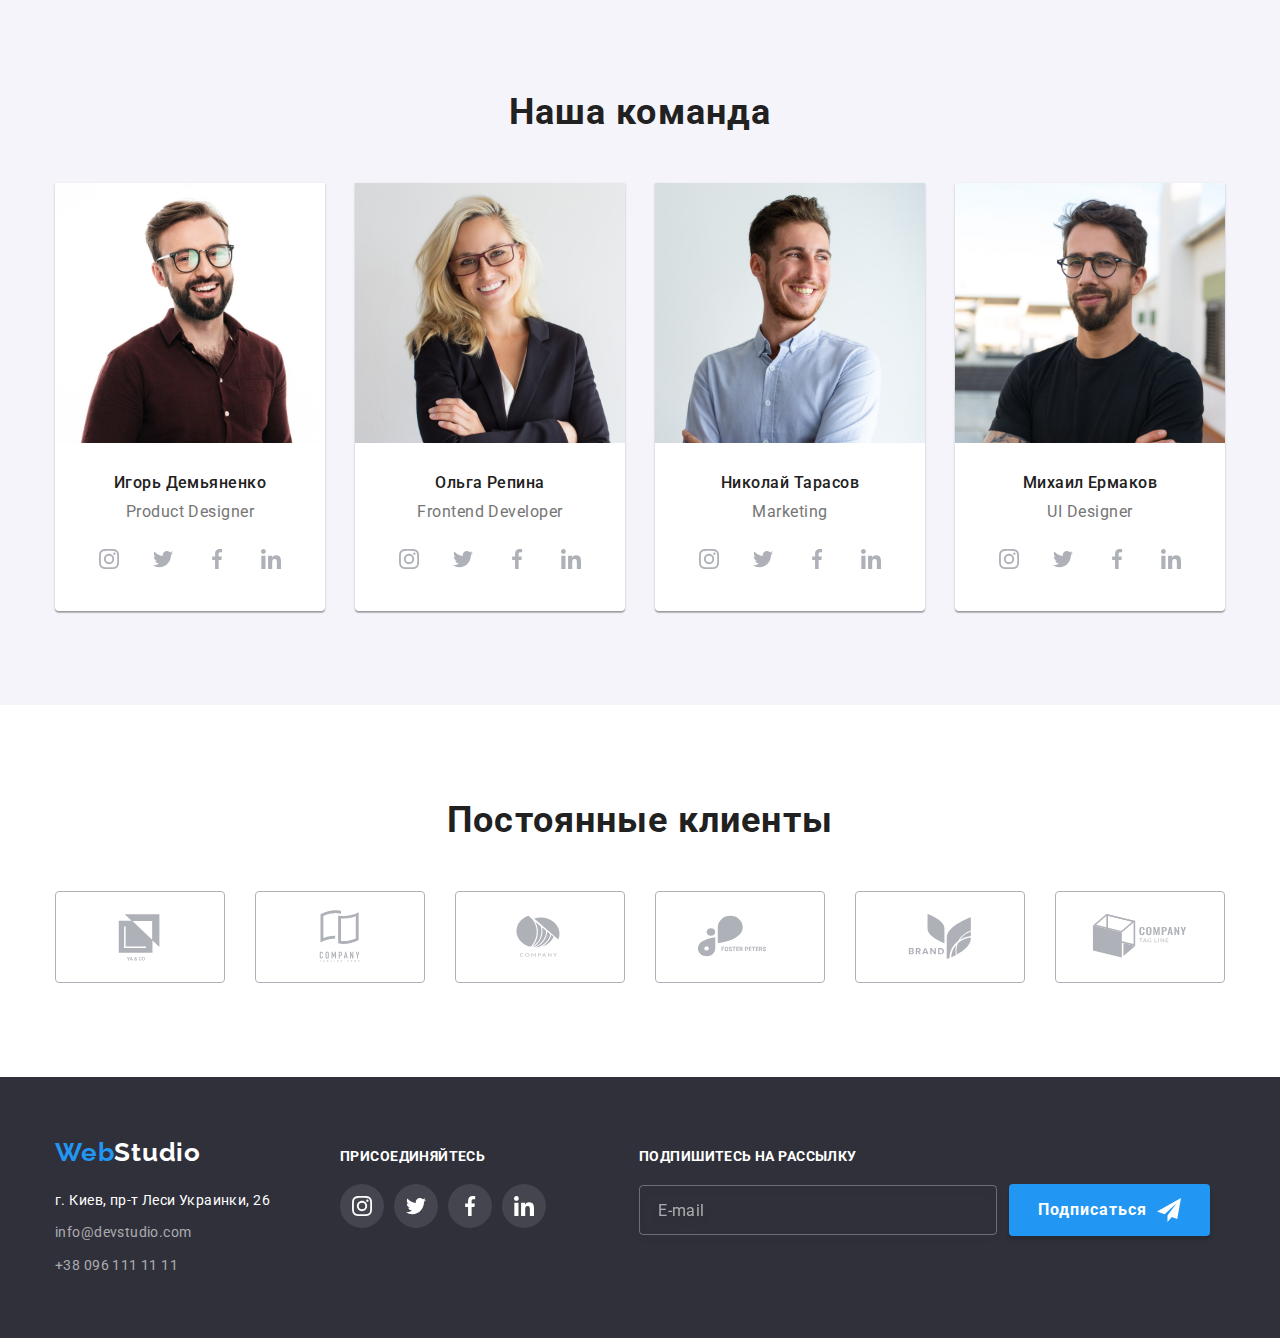
==== commit 0eaa5c0e: "додав фомру герой" ====
--- a/index.html
+++ b/index.html
@@ -47,12 +47,51 @@
       </div>
       <div class="hero-backdrop is-hidden" data-modal>
         <div class="hero-modal">
-           
               <button aria-label="Close" class="hero-btn-close"  data-modal-close>
                <svg class="icon-close"> 
                 <use href="./imges/icon.svg#icon-close "></use>
                </svg></button>
-           
+           <form class="hero-form" autocomplete="off">
+                <h2 class="hero-form-title">Оставьте свои данные, мы вам перезвоним</h2>
+                <label class="hero-form-field">
+                  <span class="hero-form-label">Имя</span>  
+                  <input class="hero-form-input" placeholder=" " type="text" name="name">
+                      
+                        <svg class="hero-form-icon" width="18" height="18">
+                            <use href="./imges/icon.svg#icon-1person-over"></use>
+                        </svg>
+                </label>
+                <label class="hero-form-field">
+                  <span class="hero-form-label">Телефон</span>  
+                  <input class="hero-form-input" placeholder=" " type="tel" name="tel">
+                        
+                          <svg class="hero-form-icon" width="18" height="18">
+                            <use href="./imges/icon.svg#icon-1phone-over2"></use>
+                        </svg>
+                </label>
+                <label class="hero-form-field">
+                  <span class="hero-form-label">Почта</span>  
+                  <input class="hero-form-input" placeholder=" " type="email" name="mail">
+                      
+                        <svg class="hero-form-icon" width="18" height="18">
+                          <use href="./imges/icon.svg#icon-1email-over"></use>
+                      </svg>
+                </label>
+                <label class="hero-form-field">
+                  <span class="hero-comment-form-label hero-form-label">Комментарий</span>
+                  <textarea class="hero-form-comment hero-form-input" name="comment" rows="10" placeholder="Введите текст"></textarea>
+                    
+                </label>
+                <label class="hero-form-field">
+                  <span class="hero-policy-form-label hero-form-label">Соглашаюсь с рассылкой и принимаю Условия договора</span>
+                  <input class="hero-form-checkbox hero-form-input" placeholder=" " type="checkbox" name="policy">
+                    
+                     <svg class="hero-form-icon-check" width="16" height="15">
+                       <use href="./imges/icon.svg#icon-1check-over"></use>
+                   </svg>
+               </label>
+                <button class="hero-form-btn" type="submit">Отправить</button>
+        </form>
         </div>
       </div>
 
--- a/css/styles.css
+++ b/css/styles.css
@@ -42,6 +42,20 @@
 
 .section.hang {
     padding-bottom: 0;
+}
+
+/* Form */
+.form,
+.hero-form {
+    width: 100%;
+    margin-left: auto;
+    margin-right: auto;
+    
+}
+.hero-form {
+padding: 40px;
+height: 100%;
+display: block;
 }
 
 /* Интерактивные елементы лого */
@@ -154,6 +168,50 @@
     min-width: 73px;
 }
 
+.footer-btn,
+.hero-form-btn {
+    color: var(--primary-white-color);
+    background-color: var(--accent-color);
+    cursor: pointer;
+    box-shadow: 0px 4px 4px rgba(0, 0, 0, 0.15);
+    border-radius: 4px;
+    
+    border: 1px solid transparent;
+    transition: background-color 250ms var(--kubik-rubik),
+    box-shadow 250ms var(--kubik-rubik);
+   
+    font-weight: 700;
+    font-size: 16px;
+    line-height: 1.88;
+    letter-spacing: 0.06em;
+    font-family: inherit;
+    padding: 10px 28px;
+    position: relative;
+
+    display: flex;
+}
+.footer-btn {
+    margin-left: 12px;
+    align-items: center;
+    justify-content: center;
+}
+
+.hero-form-btn {
+    margin-left: auto;
+    margin-right: auto;
+}
+ 
+.footer-btn:hover,
+.footer-btn:focus, 
+.hero-form-btn:hover,
+.hero-form-btn:focus {
+    background-color: #188CE8;
+    box-shadow: 
+    0px 3px 1px rgba(0, 0, 0, 0.1), 
+    0px 1px 2px rgba(0, 0, 0, 0.08), 
+    0px 2px 2px rgba(0, 0, 0, 0.12);
+}
+
 /* Container */
 .container {
     margin-left: auto;
@@ -162,6 +220,160 @@
     padding-left: 15px;
     padding-right: 15px;
 }
+
+textarea {
+    resize: none;
+}
+
+
+
+.hero-form-title {
+    font-weight: 700;
+    font-size: 20px;
+    line-height: 1.15;
+    text-align: center;
+    letter-spacing: 0.03em;
+    
+    color: var(--title-text-color);
+    margin: 0;
+    padding: 0;
+    
+}
+
+.hero-form-field {
+    /* outline: 5px solid pink;
+    margin-bottom: 20px;
+     */
+     position: relative;
+}
+
+.hero-form-input {
+      width: 100%;
+      height: 40px;
+      margin: 0;
+      padding: 0;
+    /* margin: 0;
+    padding: 0;
+    padding-left: 42px; */
+    border: 1px solid rgba(33, 33, 33, 0.2);
+    box-sizing: border-box;
+    border-radius: 4px;
+
+}
+
+.hero-form-label {
+    font-size: 12px;
+    line-height: 1.17;
+    letter-spacing: 0.01em;
+    
+    color: var(--primare-text-color);
+
+    /* position: absolute;
+    top: 50%;
+    left: 40px;
+    margin-bottom: 5px;
+    transform: translateY(-50%);
+
+    transition: transform 250ms linear; */
+}
+
+
+.hero-form-icon {
+    position: absolute;
+    top: 50%;
+    left: 12px;
+    transform: translateY(-50%);
+
+    display: inline-block;
+    width: 18px;
+    height: 18px;
+    fill: var(--title-text-color);
+
+}
+
+.hero-form-input:hover ~ .hero-form-icon,
+.hero-form-input:focus ~ .hero-form-icon  {
+    fill: var(--accent-color);
+}
+
+.hero-form-input:hover,
+.hero-form-input:focus {
+    border: 1px solid var(--accent-color);
+}
+
+
+.hero-form-comment {
+    height: 120px;
+
+}
+
+.hero-comment-form-label {
+
+}
+
+.hero-form-comment::placeholder {
+    font-size: 14px;
+    line-height: 1.14;
+    letter-spacing: 0.01em;
+    padding: 12px 16px;
+    
+    color: rgba(117, 117, 117, 0.5);
+
+}
+
+.hero-form-checkbox {
+    position: absolute;
+    width: 1px;
+    height: 1px;
+    margin: -1px;
+    border: 0;
+    padding: 0;
+    clip:rect(0 0 0 0);
+    overflow: hidden;
+}
+
+.hero-policy-form-label {
+    font-size: 14px;
+    line-height: 1.71;
+    letter-spacing: 0.03em;
+    padding-left: 35px;
+    
+    color: var(--primare-text-color);
+}
+
+.hero-form-icon-check {
+    position: absolute;
+    top: 50%;
+    left: 12px;
+    transform: translateY(-50%);
+    display: inline-block;
+    width: 16px;
+    height: 15px;
+    border: 2px solid #2a2a2a;
+    border-radius: 4px;
+    fill: var(--background-first)
+}
+
+.hero-form-checkbox:checked ~ .hero-form-icon-check {
+    fill: var(--accent-color);
+    border-color: var(--accent-color);
+    background-color: var(--accent-color);
+    background-origin: border-box; 
+    background-size: contain;
+}
+
+
+
+
+/* .checkbox-label {
+    display: flex;
+    align-items: center;
+}
+
+
+.checkbox:checked ~ .icon {
+   
+}     */
 
 /*Шапка профиля */
 
@@ -335,7 +547,6 @@
     border-radius: 50%;
    
     border: 1px solid rgba(0, 0, 0, 0.1);
-
 } 
 
 .icon-close {
@@ -343,6 +554,8 @@
     height: 18px;
 
 }
+
+
 
 /* Особенности */
 
@@ -731,9 +944,7 @@
     margin-left: 93px;
 }
 
-.form{
-
-}
+
 
 .div {
     display: flex;
@@ -753,42 +964,16 @@
     background: transparent;
 }
 
-.footer-btn {
-    color: var(--primary-white-color);
-    background-color: var(--accent-color);
-    cursor: pointer;
-    box-shadow: 0px 4px 4px rgba(0, 0, 0, 0.15);
-    border-radius: 4px;
-    
-    display: inline-block;
-    text-align: center;
-    border: 1px solid transparent;
-    transition: background-color 250ms var(--kubik-rubik),
-    box-shadow 250ms var(--kubik-rubik);
-   
-    font-weight: 700;
+.subscribe-form-input::placeholder {
     font-size: 16px;
-    line-height: 1.88;
-    letter-spacing: 0.06em;
-    font-family: inherit;
-    padding: 10px 28px;
-    position: relative;
-
-    display: flex;
-    align-items: center;
-    justify-content: center;
-    margin-left: 12px;
-
-}
- 
-.footer-btn:hover,
-.footer-btn:focus {
-    background-color: #2166f3;
-    box-shadow: 
-    0px 3px 1px rgba(0, 0, 0, 0.1), 
-    0px 1px 2px rgba(0, 0, 0, 0.08), 
-    0px 2px 2px rgba(0, 0, 0, 0.12);
-}
+    line-height: 1.25;
+    letter-spacing: 0.03em;
+
+    padding-left: 16px;
+    
+    color: rgba(255, 255, 255, 0.6);
+}
+
 
 .subscribe-social-icon {
     width: 24px;
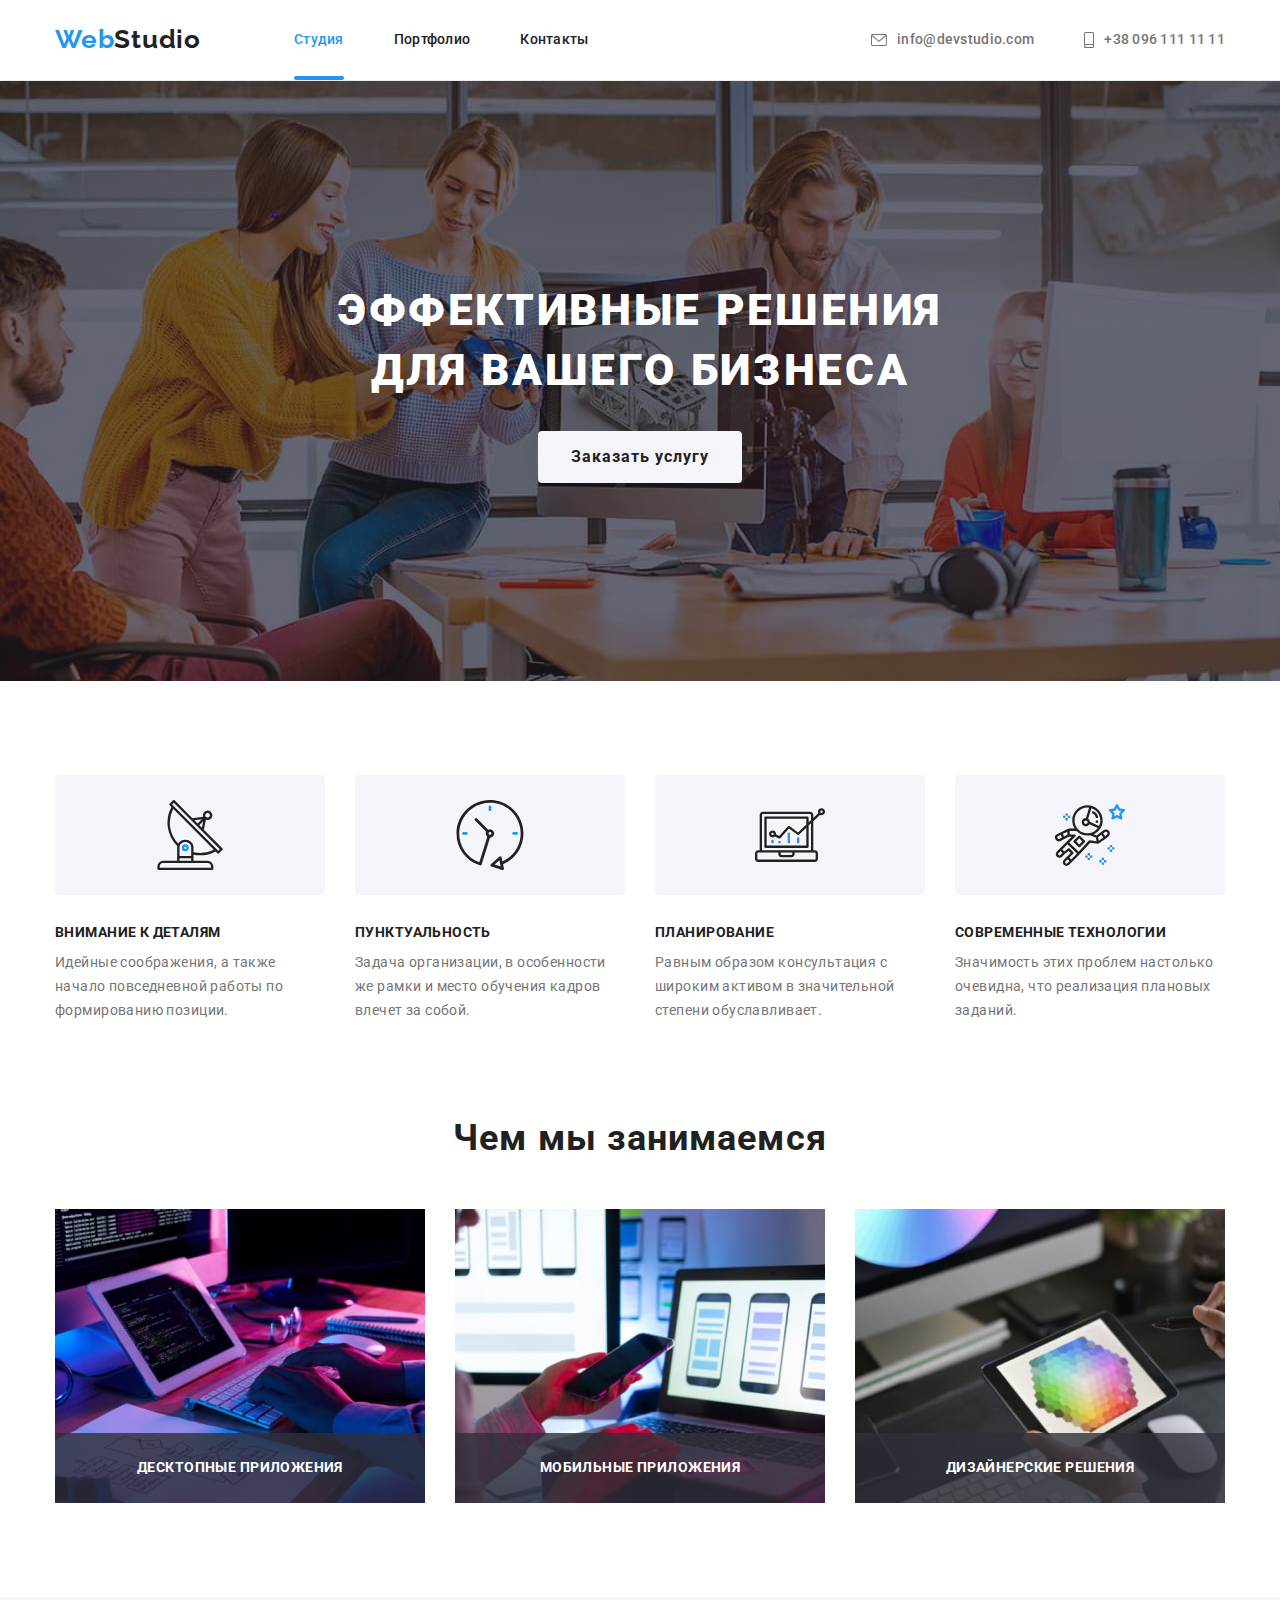
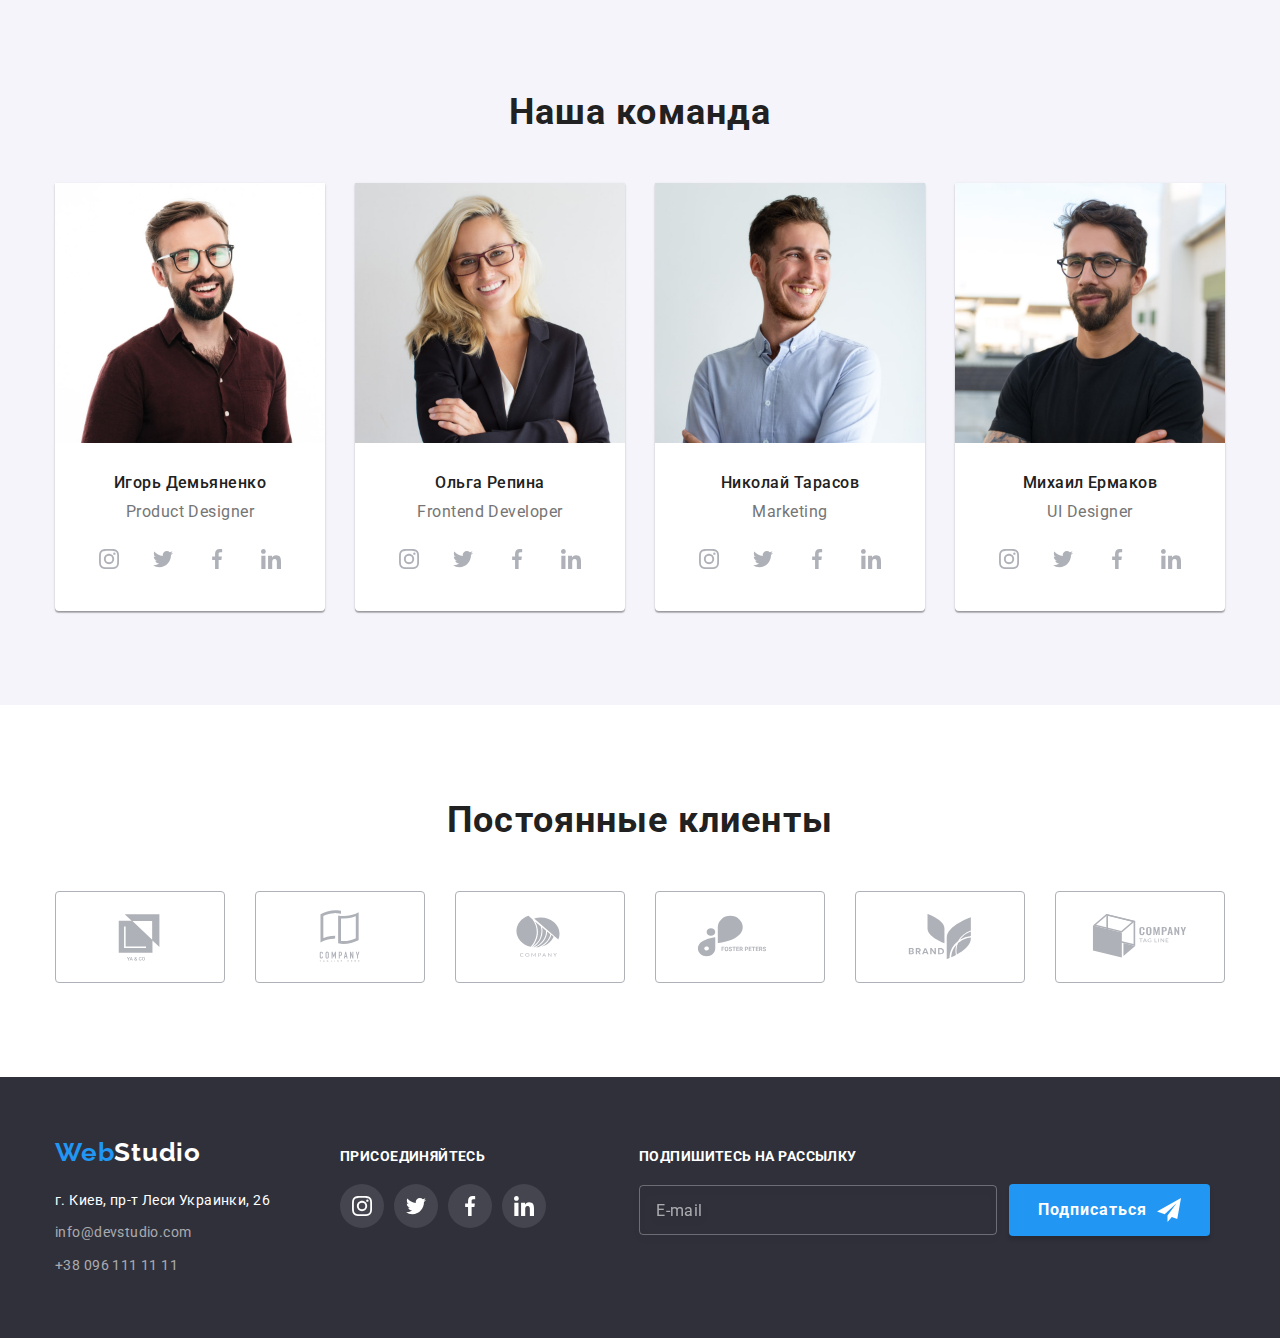
==== commit e8afc714: "огорнув інпут і свг для вирівнювання лого" ====
--- a/index.html
+++ b/index.html
@@ -55,32 +55,34 @@
                 <h2 class="hero-form-title">Оставьте свои данные, мы вам перезвоним</h2>
                 <label class="hero-form-field">
                   <span class="hero-form-label">Имя</span>  
-                  <input class="hero-form-input" placeholder=" " type="text" name="name">
-                      
+                  <span class="hero-span-position">
+                    <input class="hero-form-input" placeholder=" " type="text" name="name">
                         <svg class="hero-form-icon" width="18" height="18">
                             <use href="./imges/icon.svg#icon-1person-over"></use>
                         </svg>
+                  </span>
                 </label>
                 <label class="hero-form-field">
                   <span class="hero-form-label">Телефон</span>  
-                  <input class="hero-form-input" placeholder=" " type="tel" name="tel">
-                        
+                  <span class="hero-span-position">
+                    <input class="hero-form-input" placeholder=" " type="tel" name="tel">                      
                           <svg class="hero-form-icon" width="18" height="18">
                             <use href="./imges/icon.svg#icon-1phone-over2"></use>
                         </svg>
+                  </span>
                 </label>
                 <label class="hero-form-field">
                   <span class="hero-form-label">Почта</span>  
-                  <input class="hero-form-input" placeholder=" " type="email" name="mail">
-                      
+                  <span class="hero-span-position">
+                    <input class="hero-form-input" placeholder=" " type="email" name="mail">           
                         <svg class="hero-form-icon" width="18" height="18">
                           <use href="./imges/icon.svg#icon-1email-over"></use>
                       </svg>
+                  </span>
                 </label>
                 <label class="hero-form-field">
                   <span class="hero-comment-form-label hero-form-label">Комментарий</span>
                   <textarea class="hero-form-comment hero-form-input" name="comment" rows="10" placeholder="Введите текст"></textarea>
-                    
                 </label>
                 <label class="hero-form-field">
                   <span class="hero-policy-form-label hero-form-label">Соглашаюсь с рассылкой и принимаю Условия договора</span>
@@ -429,7 +431,7 @@
       <div class="subscribe">
         <form class="form" autocomplete="off">
           <h3 class="footer-title">Подпишитесь на рассылку</h3>
-          <div class="div">
+          <div class="subscribe-wrapper">
             <label class="subscribe-form-field">
               <input class="subscribe-form-input" placeholder="E-mail" type="email" name="mail">
               <span class="subscribe-form-label" hidden>Почта</span>
--- a/css/styles.css
+++ b/css/styles.css
@@ -34,6 +34,16 @@
     max-width: 100%; 
     height: auto;
 }
+
+/* ---убиралки обводок при фокусе---*/
+
+input, textarea {outline:none;}
+input:active, textarea:active {outline:none;}
+:focus {outline:none;}
+textarea {resize:none;}
+textarea {resize:vertical;}
+textarea {resize:horizontal;}
+
 /* Единый клас section */
 .section {
     padding-bottom: 94px;
@@ -44,19 +54,6 @@
     padding-bottom: 0;
 }
 
-/* Form */
-.form,
-.hero-form {
-    width: 100%;
-    margin-left: auto;
-    margin-right: auto;
-    
-}
-.hero-form {
-padding: 40px;
-height: 100%;
-display: block;
-}
 
 /* Интерактивные елементы лого */
 .logo,
@@ -168,6 +165,33 @@
     min-width: 73px;
 }
 
+
+/* Container */
+.container {
+    margin-left: auto;
+    margin-right: auto;
+    width: 1200px;
+    padding-left: 15px;
+    padding-right: 15px;
+}
+
+/*------ Total Form ----*/
+
+.form,
+.hero-form {
+    width: 100%;
+    margin-left: auto;
+    margin-right: auto;
+    
+}
+.hero-form {
+padding: 40px;
+height: 100%;
+display: block;
+}
+
+/* ----Form btn---- */
+
 .footer-btn,
 .hero-form-btn {
     color: var(--primary-white-color);
@@ -199,6 +223,7 @@
 .hero-form-btn {
     margin-left: auto;
     margin-right: auto;
+    margin-top: 30px;
 }
  
 .footer-btn:hover,
@@ -212,20 +237,17 @@
     0px 2px 2px rgba(0, 0, 0, 0.12);
 }
 
-/* Container */
-.container {
-    margin-left: auto;
-    margin-right: auto;
-    width: 1200px;
-    padding-left: 15px;
-    padding-right: 15px;
-}
+/*------  Form ----*/
 
 textarea {
     resize: none;
 }
 
-
+.hero-span-position {
+    position: relative;
+    margin-top: 4px;
+    margin-bottom: 10px;
+}
 
 .hero-form-title {
     font-weight: 700;
@@ -237,28 +259,30 @@
     color: var(--title-text-color);
     margin: 0;
     padding: 0;
+    margin-bottom: 12px;
     
 }
 
 .hero-form-field {
-    /* outline: 5px solid pink;
-    margin-bottom: 20px;
-     */
      position: relative;
+     
+     display: flex;
+     flex-direction: column;
 }
 
 .hero-form-input {
-      width: 100%;
-      height: 40px;
-      margin: 0;
-      padding: 0;
-    /* margin: 0;
+    width: 100%;
+    height: 40px;
+    margin: 0;
     padding: 0;
-    padding-left: 42px; */
+    padding-left: 42px;
+    outline: transparent;
+
     border: 1px solid rgba(33, 33, 33, 0.2);
     box-sizing: border-box;
     border-radius: 4px;
 
+    transition: border 250ms var(--kubik-rubik);
 }
 
 .hero-form-label {
@@ -267,14 +291,6 @@
     letter-spacing: 0.01em;
     
     color: var(--primare-text-color);
-
-    /* position: absolute;
-    top: 50%;
-    left: 40px;
-    margin-bottom: 5px;
-    transform: translateY(-50%);
-
-    transition: transform 250ms linear; */
 }
 
 
@@ -288,6 +304,7 @@
     width: 18px;
     height: 18px;
     fill: var(--title-text-color);
+    transition: fill 250ms var(--kubik-rubik);
 
 }
 
@@ -297,26 +314,25 @@
 }
 
 .hero-form-input:hover,
-.hero-form-input:focus {
+.hero-form-input:focus,
+.hero-form-input:checked {
     border: 1px solid var(--accent-color);
 }
+
 
 
 .hero-form-comment {
     height: 120px;
-
-}
-
-.hero-comment-form-label {
-
-}
-
-.hero-form-comment::placeholder {
+    margin-bottom: 20px;
     font-size: 14px;
     line-height: 1.14;
     letter-spacing: 0.01em;
-    padding: 12px 16px;
-    
+    padding: 12px 14px;
+    
+    
+}
+
+.hero-form-comment::placeholder {
     color: rgba(117, 117, 117, 0.5);
 
 }
@@ -369,11 +385,7 @@
     display: flex;
     align-items: center;
 }
-
-
-.checkbox:checked ~ .icon {
-   
-}     */
+   */
 
 /*Шапка профиля */
 
@@ -946,7 +958,7 @@
 
 
 
-.div {
+.subscribe-wrapper {
     display: flex;
     align-items: center;
     justify-content: center;
@@ -956,6 +968,7 @@
 .subscribe-form-input {
     width: 358px;
     height: 50px;
+    padding-left: 16px;
     
     border: 1px solid rgba(255, 255, 255, 0.3);
     box-sizing: border-box;
@@ -968,8 +981,6 @@
     font-size: 16px;
     line-height: 1.25;
     letter-spacing: 0.03em;
-
-    padding-left: 16px;
     
     color: rgba(255, 255, 255, 0.6);
 }
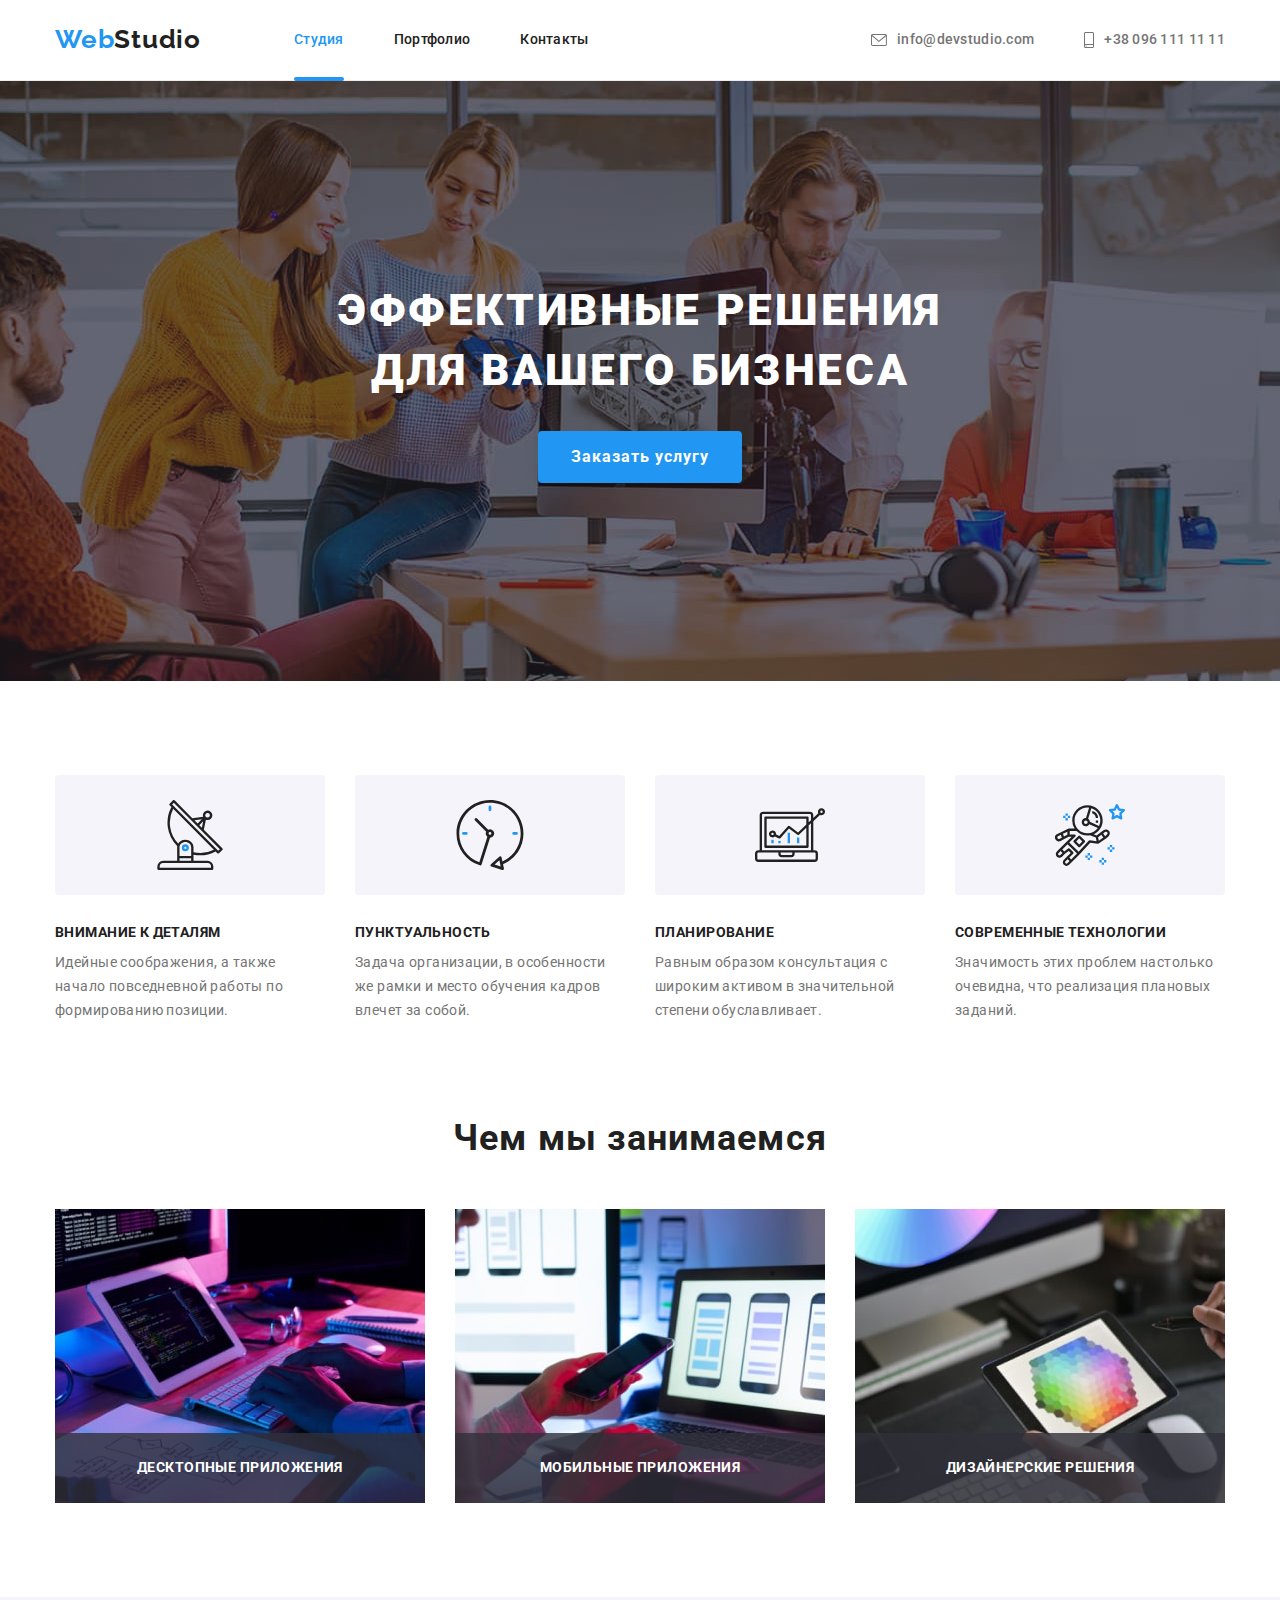
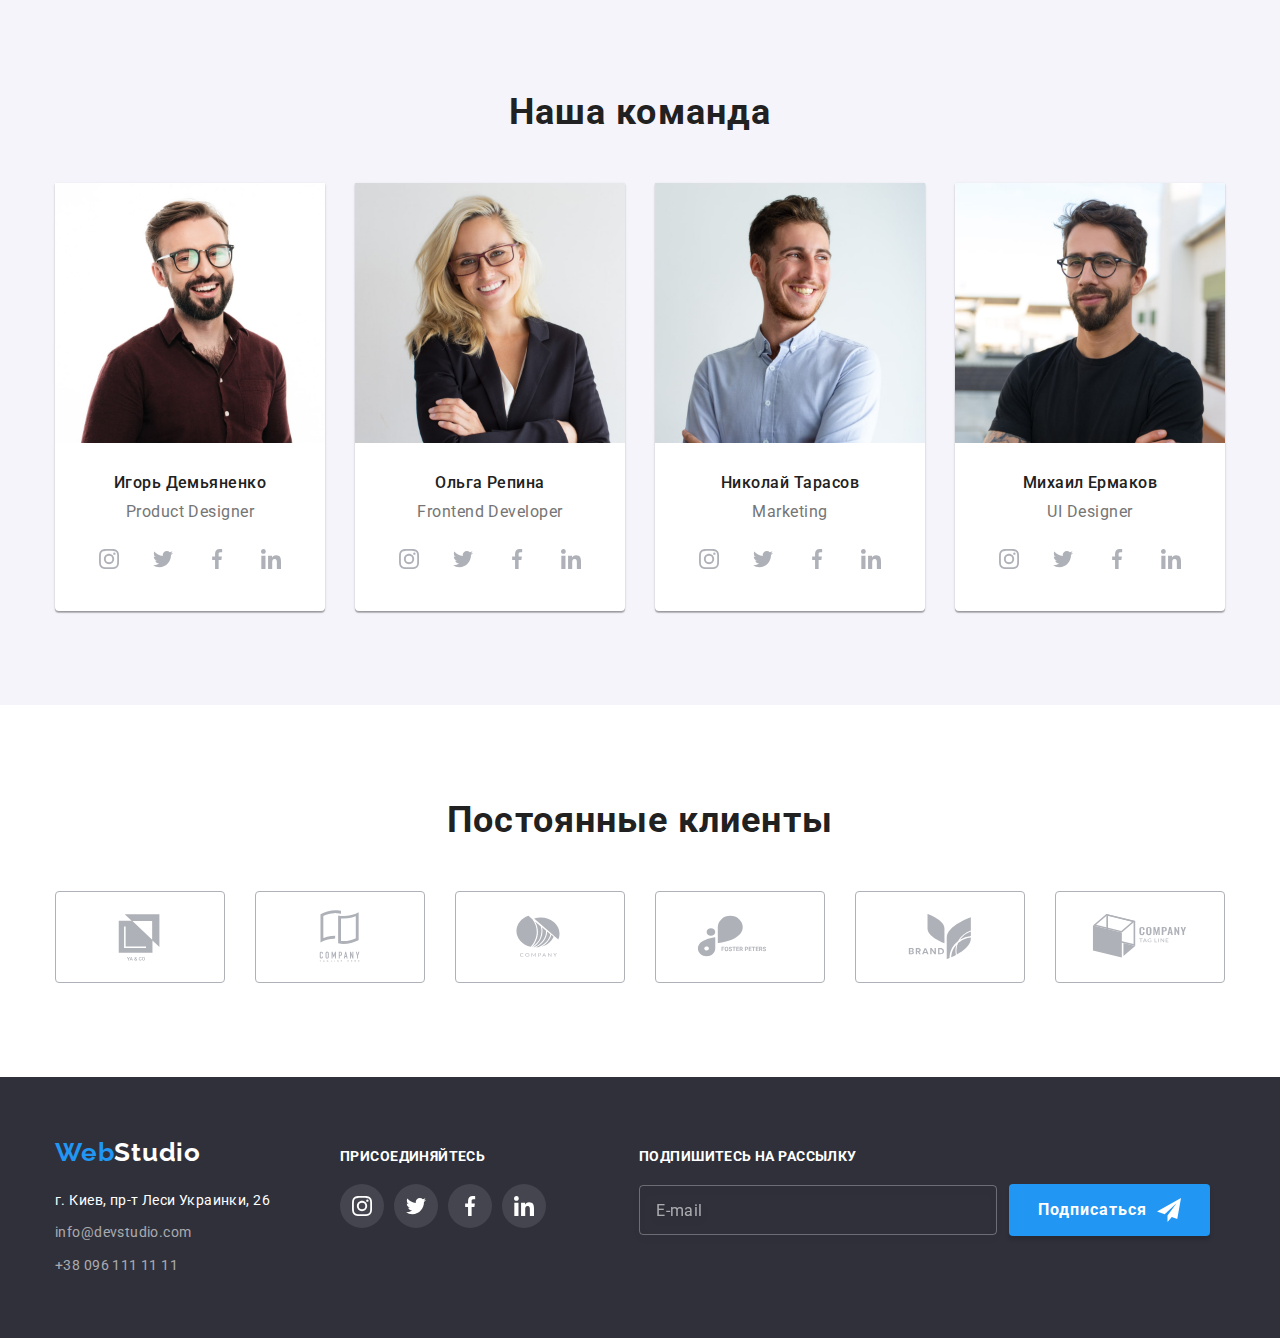
==== commit 6dd40b1f: "замінив колір кнопки, додав фокус" ====
--- a/index.html
+++ b/index.html
@@ -85,8 +85,10 @@
                   <textarea class="hero-form-comment hero-form-input" name="comment" rows="10" placeholder="Введите текст"></textarea>
                 </label>
                 <label class="hero-form-field">
-                  <span class="hero-policy-form-label hero-form-label">Соглашаюсь с рассылкой и принимаю Условия договора</span>
-                  <input class="hero-form-checkbox hero-form-input" placeholder=" " type="checkbox" name="policy">
+                  <span class="hero-policy-form-label hero-form-label">Соглашаюсь с рассылкой и принимаю 
+                    <a class="hero-form-link" href="">Условия договора</a>
+                  </span>
+                  <input class="hero-form-checkbox hero-form-input" type="checkbox" name="policy">
                     
                      <svg class="hero-form-icon-check" width="16" height="15">
                        <use href="./imges/icon.svg#icon-1check-over"></use>
--- a/css/styles.css
+++ b/css/styles.css
@@ -114,7 +114,7 @@
 
 
 /* Интерактивные елементы кнопки*/
-.hero-btn,
+
 .portfolio-btn {
     color: var(--title-text-color);
     background-color: #F5F4FA;
@@ -128,8 +128,6 @@
     box-shadow 250ms var(--kubik-rubik);
 }
  
-.hero-btn:hover,
-.hero-btn:focus,
 .portfolio-btn:hover,
 .portfolio-btn:focus{
     color: var(--primary-white-color);
@@ -140,20 +138,6 @@
     0px 2px 2px rgba(0, 0, 0, 0.12);
 }
 
-.hero-btn {
-    font-weight: 700;
-    font-size: 16px;
-    line-height: 1.88;
-    letter-spacing: 0.06em;
-    font-family: inherit;
-    padding: 10px 32px;
-    position: relative;
-
-    display: flex;
-    margin-right: auto;
-    margin-left: auto;
-    
-}
 
 .portfolio-btn {
     font-weight: 500;
@@ -185,13 +169,14 @@
     
 }
 .hero-form {
-padding: 40px;
+
 height: 100%;
 display: block;
 }
 
 /* ----Form btn---- */
 
+.hero-btn,
 .footer-btn,
 .hero-form-btn {
     color: var(--primary-white-color);
@@ -214,6 +199,16 @@
 
     display: flex;
 }
+
+.hero-btn {
+
+    padding: 10px 32px;
+    
+    display: flex;
+    margin-right: auto;
+    margin-left: auto;
+    
+}
 .footer-btn {
     margin-left: 12px;
     align-items: center;
@@ -226,6 +221,8 @@
     margin-top: 30px;
 }
  
+.hero-btn:hover,
+.hero-btn:focus,
 .footer-btn:hover,
 .footer-btn:focus, 
 .hero-form-btn:hover,
@@ -278,6 +275,8 @@
     padding-left: 42px;
     outline: transparent;
 
+    color: var(--primare-text-color);
+
     border: 1px solid rgba(33, 33, 33, 0.2);
     box-sizing: border-box;
     border-radius: 4px;
@@ -322,11 +321,13 @@
 
 
 .hero-form-comment {
-    height: 120px;
+    height: 117px;
+    margin-top: 4px;
     margin-bottom: 20px;
     font-size: 14px;
     line-height: 1.14;
     letter-spacing: 0.01em;
+    color: var(--primare-text-color);
     padding: 12px 14px;
     
     
@@ -355,6 +356,11 @@
     padding-left: 35px;
     
     color: var(--primare-text-color);
+}
+
+.hero-form-link {
+    color: var(--accent-color);
+    text-decoration: underline;
 }
 
 .hero-form-icon-check {
@@ -420,7 +426,7 @@
     content: "";
     position:absolute;
     left: 0;
-    bottom: 0;
+    bottom: -1px;
 
     display: block;
     width: 100%;
@@ -531,6 +537,7 @@
 
     width: 528px;
     height: 581px;
+    padding: 40px;
 
     background-color: var(--background-first);
     box-shadow: 0px 1px 3px rgba(0, 0, 0, 0.12), 
@@ -560,6 +567,10 @@
    
     border: 1px solid rgba(0, 0, 0, 0.1);
 } 
+
+.hero-btn-close:hover {
+    fill: var(--accent-color);
+}
 
 .icon-close {
     width: 18px; 
@@ -969,6 +980,8 @@
     width: 358px;
     height: 50px;
     padding-left: 16px;
+
+    color: rgba(255, 255, 255, 0.6);
     
     border: 1px solid rgba(255, 255, 255, 0.3);
     box-sizing: border-box;
